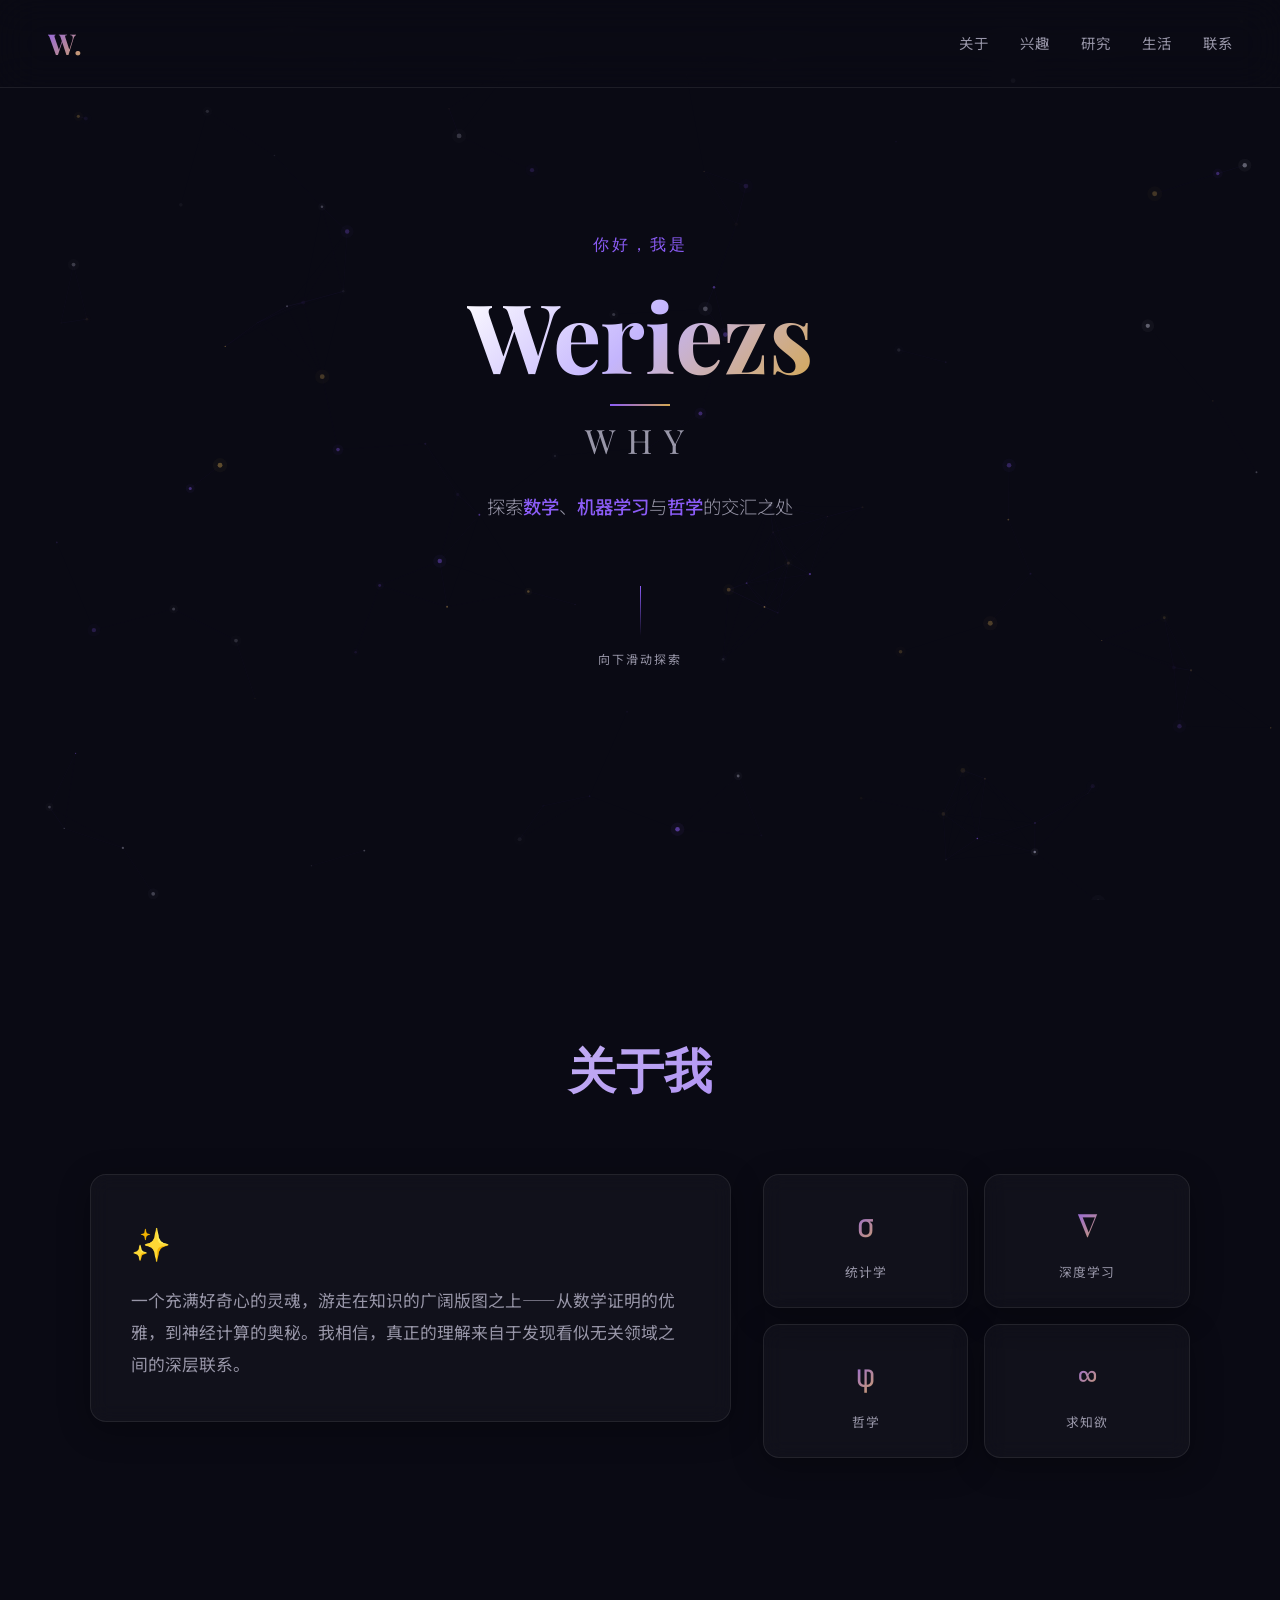
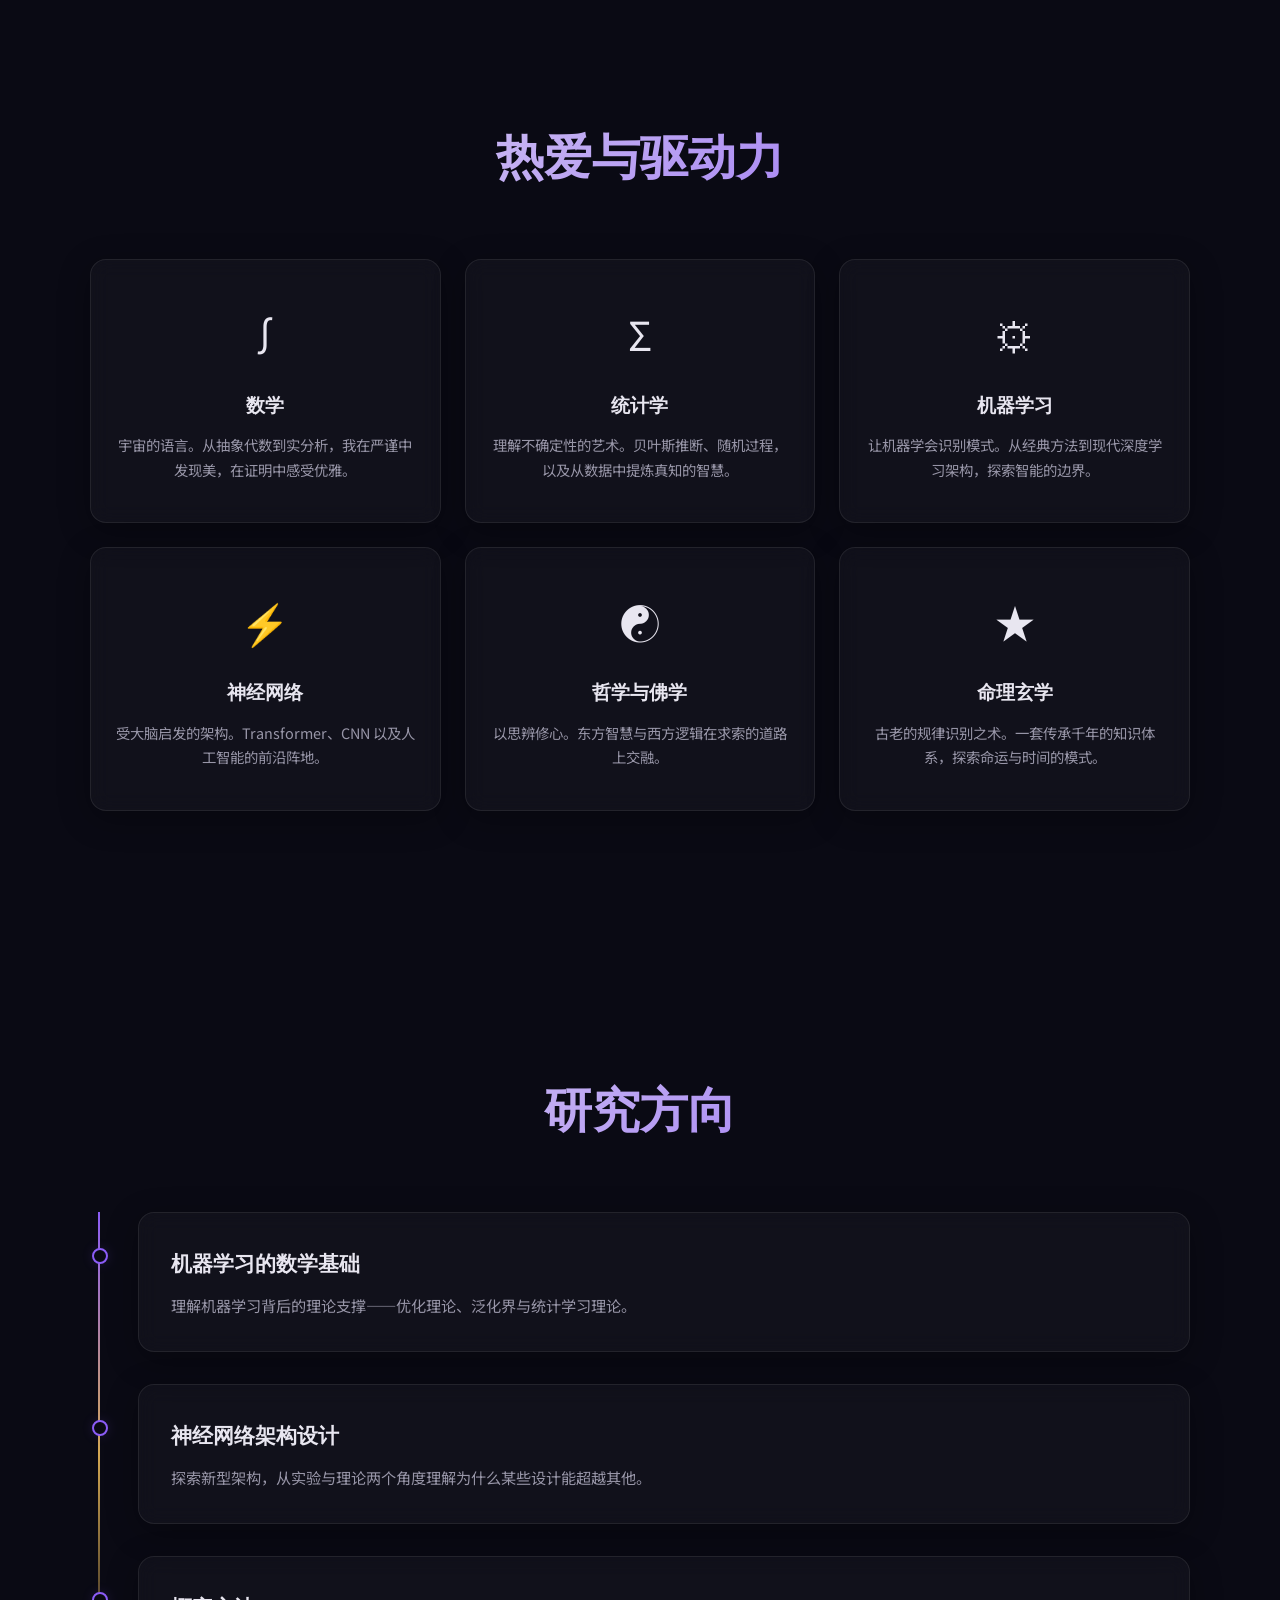
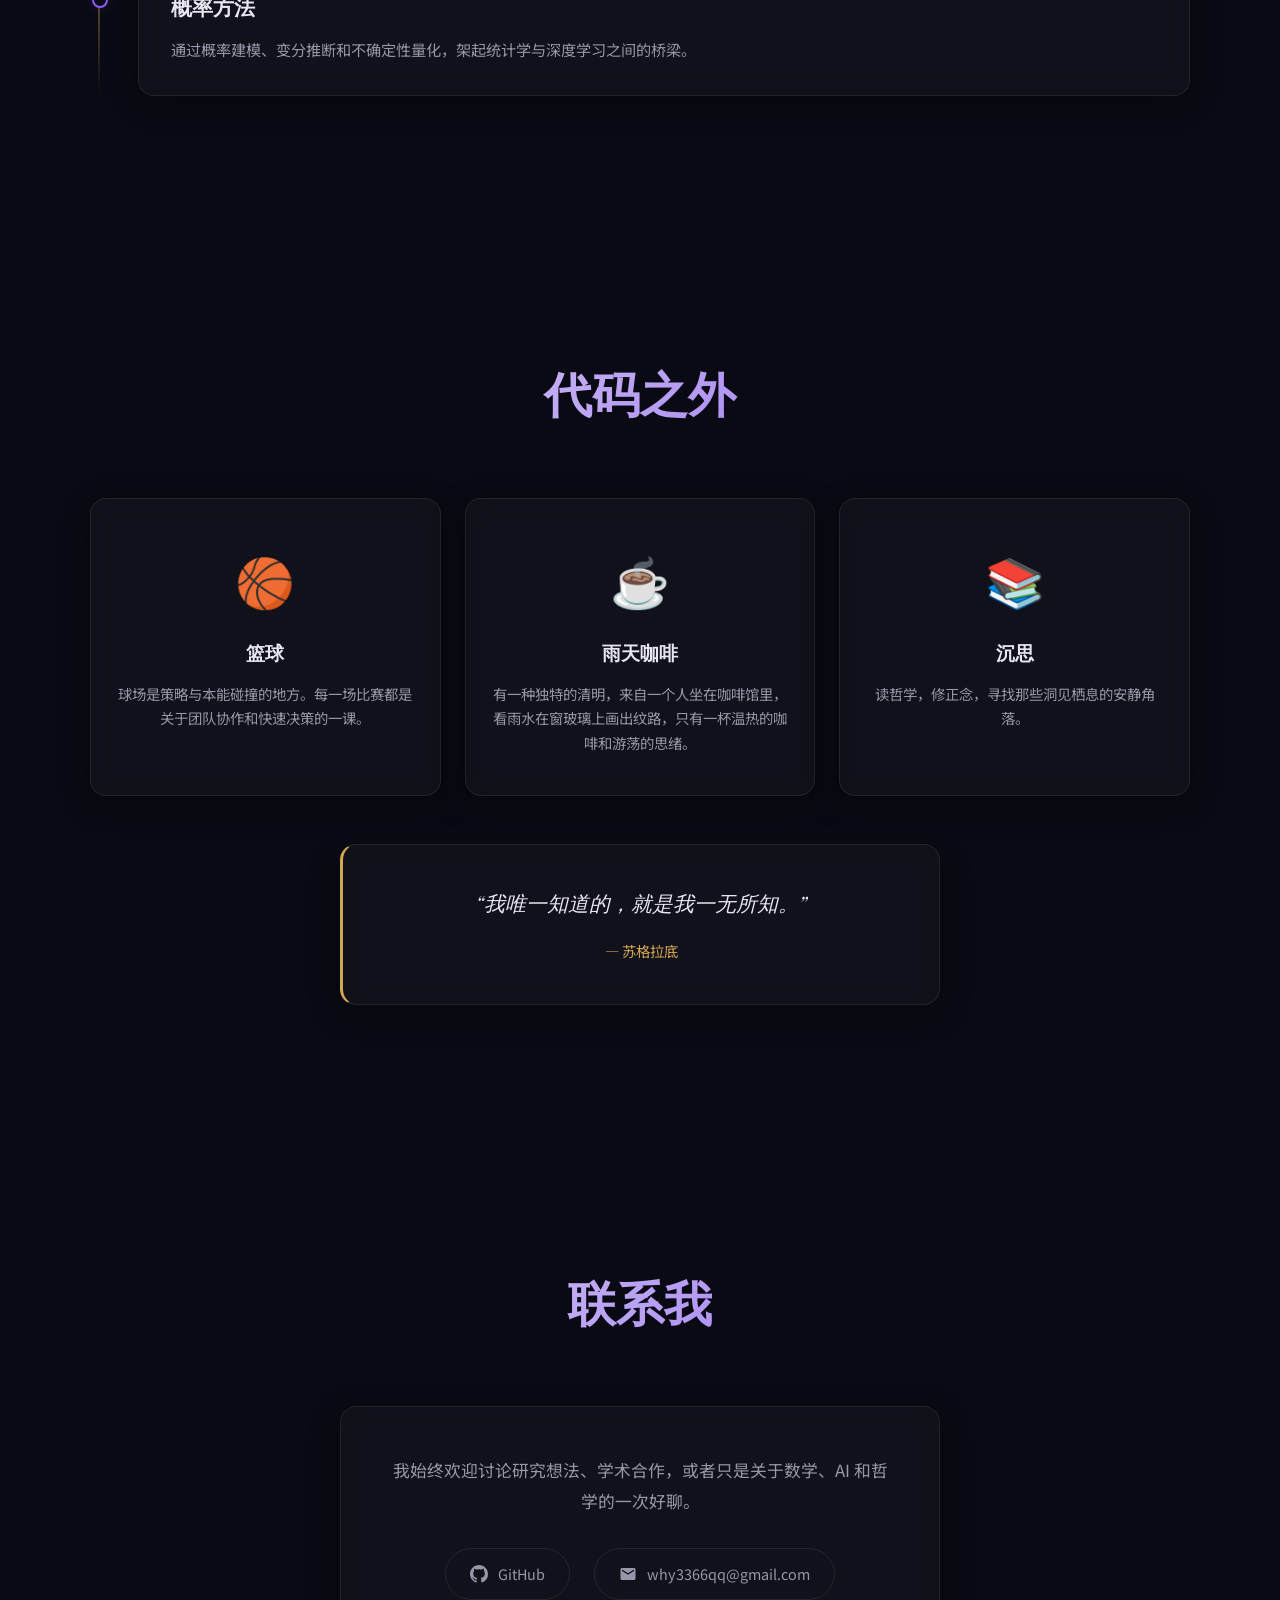
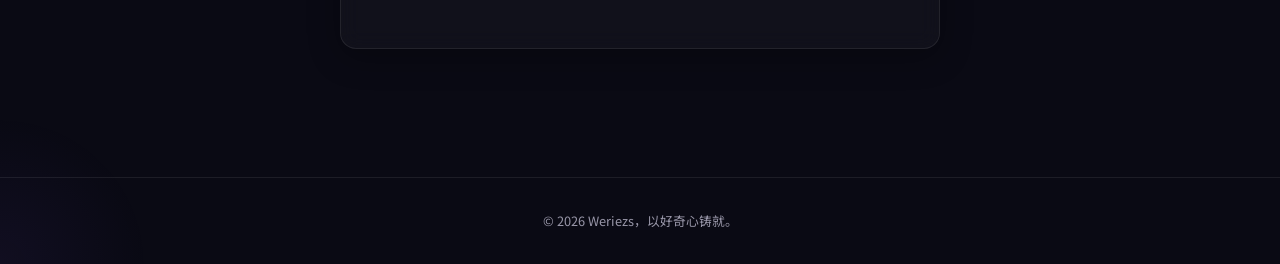
==== index.html @ c3668de7 "Initial commit: personal homepage Co-Authored-By: Claude Opus 4.6 <noreply@anthropic.com>" ====
<!DOCTYPE html>
<html lang="zh-CN">
<head>
    <meta charset="UTF-8">
    <meta name="viewport" content="width=device-width, initial-scale=1.0">
    <title>Weriezs | WHY</title>
    <link rel="preconnect" href="https://fonts.googleapis.com">
    <link rel="preconnect" href="https://fonts.gstatic.com" crossorigin>
    <link href="https://fonts.googleapis.com/css2?family=Playfair+Display:wght@400;700&family=Inter:wght@300;400;500;600&family=Noto+Sans+SC:wght@300;400;500;600&family=JetBrains+Mono:wght@400&display=swap" rel="stylesheet">
    <link rel="stylesheet" href="style.css">
</head>
<body>
    <canvas id="particles"></canvas>

    <nav class="nav">
        <div class="nav-logo">W.</div>
        <div class="nav-links">
            <a href="#about">关于</a>
            <a href="#interests">兴趣</a>
            <a href="#research">研究</a>
            <a href="#journey">生活</a>
            <a href="#contact">联系</a>
        </div>
    </nav>

    <!-- Hero Section -->
    <section class="hero" id="hero">
        <div class="hero-content">
            <div class="hero-greeting">你好，我是</div>
            <h1 class="hero-name">
                <span class="name-main">Weriezs</span>
                <span class="name-divider"></span>
                <span class="name-sub">WHY</span>
            </h1>
            <p class="hero-tagline">探索<em>数学</em>、<em>机器学习</em>与<em>哲学</em>的交汇之处</p>
            <div class="hero-scroll">
                <div class="scroll-line"></div>
                <span>向下滑动探索</span>
            </div>
        </div>
    </section>

    <!-- About Section -->
    <section class="section" id="about">
        <div class="container">
            <h2 class="section-title reveal">关于我</h2>
            <div class="about-grid reveal">
                <div class="about-card glass-card">
                    <div class="about-icon">&#10024;</div>
                    <p>一个充满好奇心的灵魂，游走在知识的广阔版图之上——从数学证明的优雅，到神经计算的奥秘。我相信，真正的理解来自于发现看似无关领域之间的深层联系。</p>
                </div>
                <div class="about-stats">
                    <div class="stat-item glass-card reveal-delay-1">
                        <span class="stat-symbol">&sigma;</span>
                        <span class="stat-label">统计学</span>
                    </div>
                    <div class="stat-item glass-card reveal-delay-2">
                        <span class="stat-symbol">&nabla;</span>
                        <span class="stat-label">深度学习</span>
                    </div>
                    <div class="stat-item glass-card reveal-delay-3">
                        <span class="stat-symbol">&phi;</span>
                        <span class="stat-label">哲学</span>
                    </div>
                    <div class="stat-item glass-card reveal-delay-4">
                        <span class="stat-symbol">&infin;</span>
                        <span class="stat-label">求知欲</span>
                    </div>
                </div>
            </div>
        </div>
    </section>

    <!-- Interests Section -->
    <section class="section" id="interests">
        <div class="container">
            <h2 class="section-title reveal">热爱与驱动力</h2>
            <div class="interests-grid">
                <div class="interest-card glass-card reveal">
                    <div class="interest-icon">&int;</div>
                    <h3>数学</h3>
                    <p>宇宙的语言。从抽象代数到实分析，我在严谨中发现美，在证明中感受优雅。</p>
                </div>
                <div class="interest-card glass-card reveal">
                    <div class="interest-icon">&Sigma;</div>
                    <h3>统计学</h3>
                    <p>理解不确定性的艺术。贝叶斯推断、随机过程，以及从数据中提炼真知的智慧。</p>
                </div>
                <div class="interest-card glass-card reveal">
                    <div class="interest-icon">&#9881;</div>
                    <h3>机器学习</h3>
                    <p>让机器学会识别模式。从经典方法到现代深度学习架构，探索智能的边界。</p>
                </div>
                <div class="interest-card glass-card reveal">
                    <div class="interest-icon">&#9889;</div>
                    <h3>神经网络</h3>
                    <p>受大脑启发的架构。Transformer、CNN 以及人工智能的前沿阵地。</p>
                </div>
                <div class="interest-card glass-card reveal">
                    <div class="interest-icon">&#9775;</div>
                    <h3>哲学与佛学</h3>
                    <p>以思辨修心。东方智慧与西方逻辑在求索的道路上交融。</p>
                </div>
                <div class="interest-card glass-card reveal">
                    <div class="interest-icon">&#9733;</div>
                    <h3>命理玄学</h3>
                    <p>古老的规律识别之术。一套传承千年的知识体系，探索命运与时间的模式。</p>
                </div>
            </div>
        </div>
    </section>

    <!-- Research Section -->
    <section class="section" id="research">
        <div class="container">
            <h2 class="section-title reveal">研究方向</h2>
            <div class="research-timeline reveal">
                <div class="timeline-item glass-card">
                    <div class="timeline-dot"></div>
                    <h3>机器学习的数学基础</h3>
                    <p>理解机器学习背后的理论支撑——优化理论、泛化界与统计学习理论。</p>
                </div>
                <div class="timeline-item glass-card">
                    <div class="timeline-dot"></div>
                    <h3>神经网络架构设计</h3>
                    <p>探索新型架构，从实验与理论两个角度理解为什么某些设计能超越其他。</p>
                </div>
                <div class="timeline-item glass-card">
                    <div class="timeline-dot"></div>
                    <h3>概率方法</h3>
                    <p>通过概率建模、变分推断和不确定性量化，架起统计学与深度学习之间的桥梁。</p>
                </div>
            </div>
        </div>
    </section>

    <!-- Journey / Life Section -->
    <section class="section" id="journey">
        <div class="container">
            <h2 class="section-title reveal">代码之外</h2>
            <div class="journey-grid reveal">
                <div class="journey-card glass-card">
                    <div class="journey-emoji">&#127936;</div>
                    <h3>篮球</h3>
                    <p>球场是策略与本能碰撞的地方。每一场比赛都是关于团队协作和快速决策的一课。</p>
                </div>
                <div class="journey-card glass-card">
                    <div class="journey-emoji">&#9749;</div>
                    <h3>雨天咖啡</h3>
                    <p>有一种独特的清明，来自一个人坐在咖啡馆里，看雨水在窗玻璃上画出纹路，只有一杯温热的咖啡和游荡的思绪。</p>
                </div>
                <div class="journey-card glass-card">
                    <div class="journey-emoji">&#128218;</div>
                    <h3>沉思</h3>
                    <p>读哲学，修正念，寻找那些洞见栖息的安静角落。</p>
                </div>
            </div>
            <div class="journey-quote reveal">
                <blockquote class="glass-card">
                    <p>&ldquo;我唯一知道的，就是我一无所知。&rdquo;</p>
                    <cite>&mdash; 苏格拉底</cite>
                </blockquote>
            </div>
        </div>
    </section>

    <!-- Contact Section -->
    <section class="section" id="contact">
        <div class="container">
            <h2 class="section-title reveal">联系我</h2>
            <div class="contact-content reveal">
                <div class="contact-card glass-card">
                    <p class="contact-text">我始终欢迎讨论研究想法、学术合作，或者只是关于数学、AI 和哲学的一次好聊。</p>
                    <div class="contact-links">
                        <a href="https://github.com/WHY-fly" class="contact-link" id="github-link" target="_blank" rel="noopener noreferrer">
                            <svg viewBox="0 0 24 24" width="24" height="24" fill="currentColor"><path d="M12 0C5.37 0 0 5.37 0 12c0 5.31 3.435 9.795 8.205 11.385.6.105.825-.255.825-.57 0-.285-.015-1.23-.015-2.235-3.015.555-3.795-.735-4.035-1.41-.135-.345-.72-1.41-1.23-1.695-.42-.225-1.02-.78-.015-.795.945-.015 1.62.87 1.845 1.23 1.08 1.815 2.805 1.305 3.495.99.105-.78.42-1.305.765-1.605-2.67-.3-5.46-1.335-5.46-5.925 0-1.305.465-2.385 1.23-3.225-.12-.3-.54-1.53.12-3.18 0 0 1.005-.315 3.3 1.23.96-.27 1.98-.405 3-.405s2.04.135 3 .405c2.295-1.56 3.3-1.23 3.3-1.23.66 1.65.24 2.88.12 3.18.765.84 1.23 1.905 1.23 3.225 0 4.605-2.805 5.625-5.475 5.925.435.375.81 1.095.81 2.22 0 1.605-.015 2.895-.015 3.3 0 .315.225.69.825.57A12.02 12.02 0 0024 12c0-6.63-5.37-12-12-12z"/></svg>
                            <span>GitHub</span>
                        </a>
                        <span class="contact-link contact-email">
                            <svg viewBox="0 0 24 24" width="24" height="24" fill="currentColor"><path d="M20 4H4c-1.1 0-2 .9-2 2v12c0 1.1.9 2 2 2h16c1.1 0 2-.9 2-2V6c0-1.1-.9-2-2-2zm0 4l-8 5-8-5V6l8 5 8-5v2z"/></svg>
                            <span>why3366qq@gmail.com</span>
                        </span>
                    </div>
                </div>
            </div>
        </div>
    </section>

    <footer class="footer">
        <p>&copy; 2026 Weriezs，以好奇心铸就。</p>
    </footer>

    <script src="script.js"></script>
</body>
</html>
---- style.css ----
/* ========== Reset & Base ========== */
* {
    margin: 0;
    padding: 0;
    box-sizing: border-box;
}

:root {
    --bg-primary: #0a0a14;
    --bg-secondary: #0f0f1a;
    --text-primary: #e8e6f0;
    --text-secondary: #9896a8;
    --accent-purple: #8b5cf6;
    --accent-purple-dim: rgba(139, 92, 246, 0.15);
    --accent-gold: #d4a853;
    --accent-gold-dim: rgba(212, 168, 83, 0.15);
    --glass-bg: rgba(255, 255, 255, 0.03);
    --glass-border: rgba(255, 255, 255, 0.08);
    --glass-shadow: rgba(0, 0, 0, 0.3);
    --font-display: 'Playfair Display', Georgia, serif;
    --font-body: 'Noto Sans SC', 'Inter', -apple-system, sans-serif;
    --font-mono: 'JetBrains Mono', monospace;
}

html {
    scroll-behavior: smooth;
    scroll-padding-top: 80px;
}

body {
    font-family: var(--font-body);
    background: var(--bg-primary);
    color: var(--text-primary);
    line-height: 1.7;
    overflow-x: hidden;
    -webkit-font-smoothing: antialiased;
}

/* ========== Canvas Particles ========== */
#particles {
    position: fixed;
    top: 0;
    left: 0;
    width: 100%;
    height: 100%;
    z-index: 0;
    pointer-events: none;
}

/* ========== Navigation ========== */
.nav {
    position: fixed;
    top: 0;
    left: 0;
    right: 0;
    z-index: 100;
    display: flex;
    justify-content: space-between;
    align-items: center;
    padding: 1.2rem 3rem;
    background: rgba(10, 10, 20, 0.6);
    backdrop-filter: blur(20px);
    -webkit-backdrop-filter: blur(20px);
    border-bottom: 1px solid var(--glass-border);
    transition: all 0.3s ease;
}

.nav-logo {
    font-family: var(--font-display);
    font-size: 1.8rem;
    font-weight: 700;
    background: linear-gradient(135deg, var(--accent-purple), var(--accent-gold));
    -webkit-background-clip: text;
    -webkit-text-fill-color: transparent;
    background-clip: text;
}

.nav-links {
    display: flex;
    gap: 2rem;
}

.nav-links a {
    color: var(--text-secondary);
    text-decoration: none;
    font-size: 0.9rem;
    font-weight: 400;
    letter-spacing: 0.5px;
    transition: color 0.3s ease;
    position: relative;
}

.nav-links a::after {
    content: '';
    position: absolute;
    bottom: -4px;
    left: 0;
    width: 0;
    height: 1px;
    background: var(--accent-purple);
    transition: width 0.3s ease;
}

.nav-links a:hover {
    color: var(--text-primary);
}

.nav-links a:hover::after {
    width: 100%;
}

/* ========== Hero Section ========== */
.hero {
    position: relative;
    z-index: 1;
    min-height: 100vh;
    display: flex;
    align-items: center;
    justify-content: center;
    text-align: center;
    padding: 2rem;
}

.hero-content {
    max-width: 800px;
}

.hero-greeting {
    font-family: var(--font-mono);
    font-size: 1rem;
    color: var(--accent-purple);
    letter-spacing: 3px;
    text-transform: uppercase;
    margin-bottom: 1.5rem;
    opacity: 0;
    animation: fadeInUp 0.8s ease 0.3s forwards;
}

.hero-name {
    font-family: var(--font-display);
    font-size: clamp(3rem, 8vw, 6rem);
    font-weight: 700;
    line-height: 1.1;
    margin-bottom: 2rem;
    opacity: 0;
    animation: fadeInUp 0.8s ease 0.6s forwards;
}

.name-main {
    display: block;
    background: linear-gradient(135deg, #fff 0%, #c4b5fd 50%, var(--accent-gold) 100%);
    -webkit-background-clip: text;
    -webkit-text-fill-color: transparent;
    background-clip: text;
}

.name-divider {
    display: block;
    width: 60px;
    height: 2px;
    background: linear-gradient(90deg, var(--accent-purple), var(--accent-gold));
    margin: 1rem auto;
}

.name-sub {
    display: block;
    font-size: 0.35em;
    letter-spacing: 12px;
    color: var(--text-secondary);
    -webkit-text-fill-color: var(--text-secondary);
    font-weight: 400;
}

.hero-tagline {
    font-size: 1.15rem;
    color: var(--text-secondary);
    font-weight: 300;
    max-width: 550px;
    margin: 0 auto 4rem;
    opacity: 0;
    animation: fadeInUp 0.8s ease 0.9s forwards;
}

.hero-tagline em {
    font-style: normal;
    color: var(--accent-purple);
    font-weight: 500;
}

.hero-scroll {
    opacity: 0;
    animation: fadeInUp 0.8s ease 1.2s forwards;
    display: flex;
    flex-direction: column;
    align-items: center;
    gap: 0.8rem;
}

.hero-scroll span {
    font-size: 0.75rem;
    letter-spacing: 2px;
    text-transform: uppercase;
    color: var(--text-secondary);
}

.scroll-line {
    width: 1px;
    height: 50px;
    background: linear-gradient(180deg, var(--accent-purple), transparent);
    animation: scrollPulse 2s ease-in-out infinite;
}

/* ========== Sections Common ========== */
.section {
    position: relative;
    z-index: 1;
    padding: 8rem 2rem;
}

.container {
    max-width: 1100px;
    margin: 0 auto;
}

.section-title {
    font-family: var(--font-display);
    font-size: clamp(2rem, 4vw, 3rem);
    text-align: center;
    margin-bottom: 4rem;
    background: linear-gradient(135deg, var(--text-primary), var(--accent-purple));
    -webkit-background-clip: text;
    -webkit-text-fill-color: transparent;
    background-clip: text;
}

/* ========== Glass Card ========== */
.glass-card {
    background: var(--glass-bg);
    border: 1px solid var(--glass-border);
    border-radius: 16px;
    padding: 2rem;
    backdrop-filter: blur(10px);
    -webkit-backdrop-filter: blur(10px);
    box-shadow: 0 8px 32px var(--glass-shadow);
    transition: transform 0.3s ease, border-color 0.3s ease, box-shadow 0.3s ease;
}

.glass-card:hover {
    transform: translateY(-4px);
    border-color: rgba(139, 92, 246, 0.2);
    box-shadow: 0 12px 40px rgba(139, 92, 246, 0.08);
}

/* ========== About Section ========== */
.about-grid {
    display: grid;
    grid-template-columns: 1.5fr 1fr;
    gap: 2rem;
    align-items: start;
}

.about-card {
    padding: 2.5rem;
}

.about-icon {
    font-size: 2rem;
    margin-bottom: 1rem;
}

.about-card p {
    color: var(--text-secondary);
    font-size: 1.05rem;
    line-height: 1.9;
}

.about-stats {
    display: grid;
    grid-template-columns: 1fr 1fr;
    gap: 1rem;
}

.stat-item {
    text-align: center;
    padding: 1.5rem 1rem;
    display: flex;
    flex-direction: column;
    align-items: center;
    gap: 0.5rem;
}

.stat-symbol {
    font-family: var(--font-mono);
    font-size: 2rem;
    background: linear-gradient(135deg, var(--accent-purple), var(--accent-gold));
    -webkit-background-clip: text;
    -webkit-text-fill-color: transparent;
    background-clip: text;
}

.stat-label {
    font-size: 0.8rem;
    color: var(--text-secondary);
    letter-spacing: 1px;
}

/* ========== Interests Section ========== */
.interests-grid {
    display: grid;
    grid-template-columns: repeat(3, 1fr);
    gap: 1.5rem;
}

.interest-card {
    text-align: center;
    padding: 2.5rem 1.5rem;
}

.interest-icon {
    font-size: 2.5rem;
    margin-bottom: 1.2rem;
    display: block;
}

.interest-card h3 {
    font-family: var(--font-display);
    font-size: 1.2rem;
    margin-bottom: 0.8rem;
    color: var(--text-primary);
}

.interest-card p {
    font-size: 0.9rem;
    color: var(--text-secondary);
    line-height: 1.7;
}

/* ========== Research Section ========== */
.research-timeline {
    position: relative;
    display: flex;
    flex-direction: column;
    gap: 2rem;
    padding-left: 3rem;
}

.research-timeline::before {
    content: '';
    position: absolute;
    left: 8px;
    top: 0;
    bottom: 0;
    width: 2px;
    background: linear-gradient(180deg, var(--accent-purple), var(--accent-gold), transparent);
}

.timeline-item {
    position: relative;
    padding: 2rem;
}

.timeline-dot {
    position: absolute;
    left: calc(-3rem + 1px);
    top: 2.2rem;
    width: 16px;
    height: 16px;
    border-radius: 50%;
    background: var(--bg-primary);
    border: 2px solid var(--accent-purple);
    box-shadow: 0 0 12px var(--accent-purple-dim);
}

.timeline-item h3 {
    font-family: var(--font-display);
    font-size: 1.3rem;
    margin-bottom: 0.8rem;
    color: var(--text-primary);
}

.timeline-item p {
    color: var(--text-secondary);
    font-size: 0.95rem;
}

/* ========== Journey Section ========== */
.journey-grid {
    display: grid;
    grid-template-columns: repeat(3, 1fr);
    gap: 1.5rem;
    margin-bottom: 3rem;
}

.journey-card {
    text-align: center;
    padding: 2.5rem 1.5rem;
}

.journey-emoji {
    font-size: 3rem;
    margin-bottom: 1rem;
    display: block;
}

.journey-card h3 {
    font-family: var(--font-display);
    font-size: 1.2rem;
    margin-bottom: 0.8rem;
}

.journey-card p {
    font-size: 0.9rem;
    color: var(--text-secondary);
    line-height: 1.7;
}

.journey-quote {
    max-width: 600px;
    margin: 0 auto;
}

.journey-quote blockquote {
    text-align: center;
    padding: 2.5rem;
    border-left: 3px solid var(--accent-gold);
}

.journey-quote p {
    font-family: var(--font-display);
    font-size: 1.3rem;
    font-style: italic;
    color: var(--text-primary);
    margin-bottom: 1rem;
}

.journey-quote cite {
    font-size: 0.9rem;
    color: var(--accent-gold);
    font-style: normal;
}

/* ========== Contact Section ========== */
.contact-content {
    max-width: 600px;
    margin: 0 auto;
}

.contact-card {
    text-align: center;
    padding: 3rem;
}

.contact-text {
    color: var(--text-secondary);
    font-size: 1.05rem;
    margin-bottom: 2rem;
    line-height: 1.8;
}

.contact-links {
    display: flex;
    justify-content: center;
    gap: 1.5rem;
}

.contact-link {
    display: flex;
    align-items: center;
    gap: 0.6rem;
    color: var(--text-secondary);
    text-decoration: none;
    padding: 0.8rem 1.5rem;
    border: 1px solid var(--glass-border);
    border-radius: 50px;
    font-size: 0.9rem;
    transition: all 0.3s ease;
}

.contact-link:hover {
    color: var(--accent-purple);
    border-color: var(--accent-purple);
    background: var(--accent-purple-dim);
}

.contact-email {
    cursor: pointer;
    position: relative;
}

.contact-email .copy-toast {
    position: absolute;
    top: -2.5rem;
    left: 50%;
    transform: translateX(-50%);
    background: var(--accent-purple);
    color: #fff;
    padding: 0.3rem 0.8rem;
    border-radius: 6px;
    font-size: 0.75rem;
    white-space: nowrap;
    opacity: 0;
    transition: opacity 0.3s ease;
    pointer-events: none;
}

.contact-email .copy-toast.show {
    opacity: 1;
}

.contact-link svg {
    width: 18px;
    height: 18px;
}

/* ========== Footer ========== */
.footer {
    position: relative;
    z-index: 1;
    text-align: center;
    padding: 2rem;
    color: var(--text-secondary);
    font-size: 0.8rem;
    border-top: 1px solid var(--glass-border);
}

/* ========== Animations ========== */
@keyframes fadeInUp {
    from {
        opacity: 0;
        transform: translateY(30px);
    }
    to {
        opacity: 1;
        transform: translateY(0);
    }
}

@keyframes scrollPulse {
    0%, 100% { opacity: 0.3; transform: scaleY(0.6); }
    50% { opacity: 1; transform: scaleY(1); }
}

/* Scroll reveal */
.reveal {
    opacity: 0;
    transform: translateY(40px);
    transition: opacity 0.8s ease, transform 0.8s ease;
}

.reveal.visible {
    opacity: 1;
    transform: translateY(0);
}

.reveal-delay-1 { transition-delay: 0.1s; }
.reveal-delay-2 { transition-delay: 0.2s; }
.reveal-delay-3 { transition-delay: 0.3s; }
.reveal-delay-4 { transition-delay: 0.4s; }

/* ========== Responsive ========== */
@media (max-width: 768px) {
    .nav {
        padding: 1rem 1.5rem;
    }

    .nav-links {
        display: none;
    }

    .section {
        padding: 5rem 1.5rem;
    }

    .about-grid {
        grid-template-columns: 1fr;
    }

    .about-stats {
        grid-template-columns: repeat(4, 1fr);
    }

    .interests-grid,
    .journey-grid {
        grid-template-columns: 1fr;
    }

    .research-timeline {
        padding-left: 2rem;
    }

    .contact-links {
        flex-direction: column;
        align-items: center;
    }
}

@media (max-width: 480px) {
    .about-stats {
        grid-template-columns: repeat(2, 1fr);
    }

    .hero-name {
        font-size: 2.5rem;
    }
}
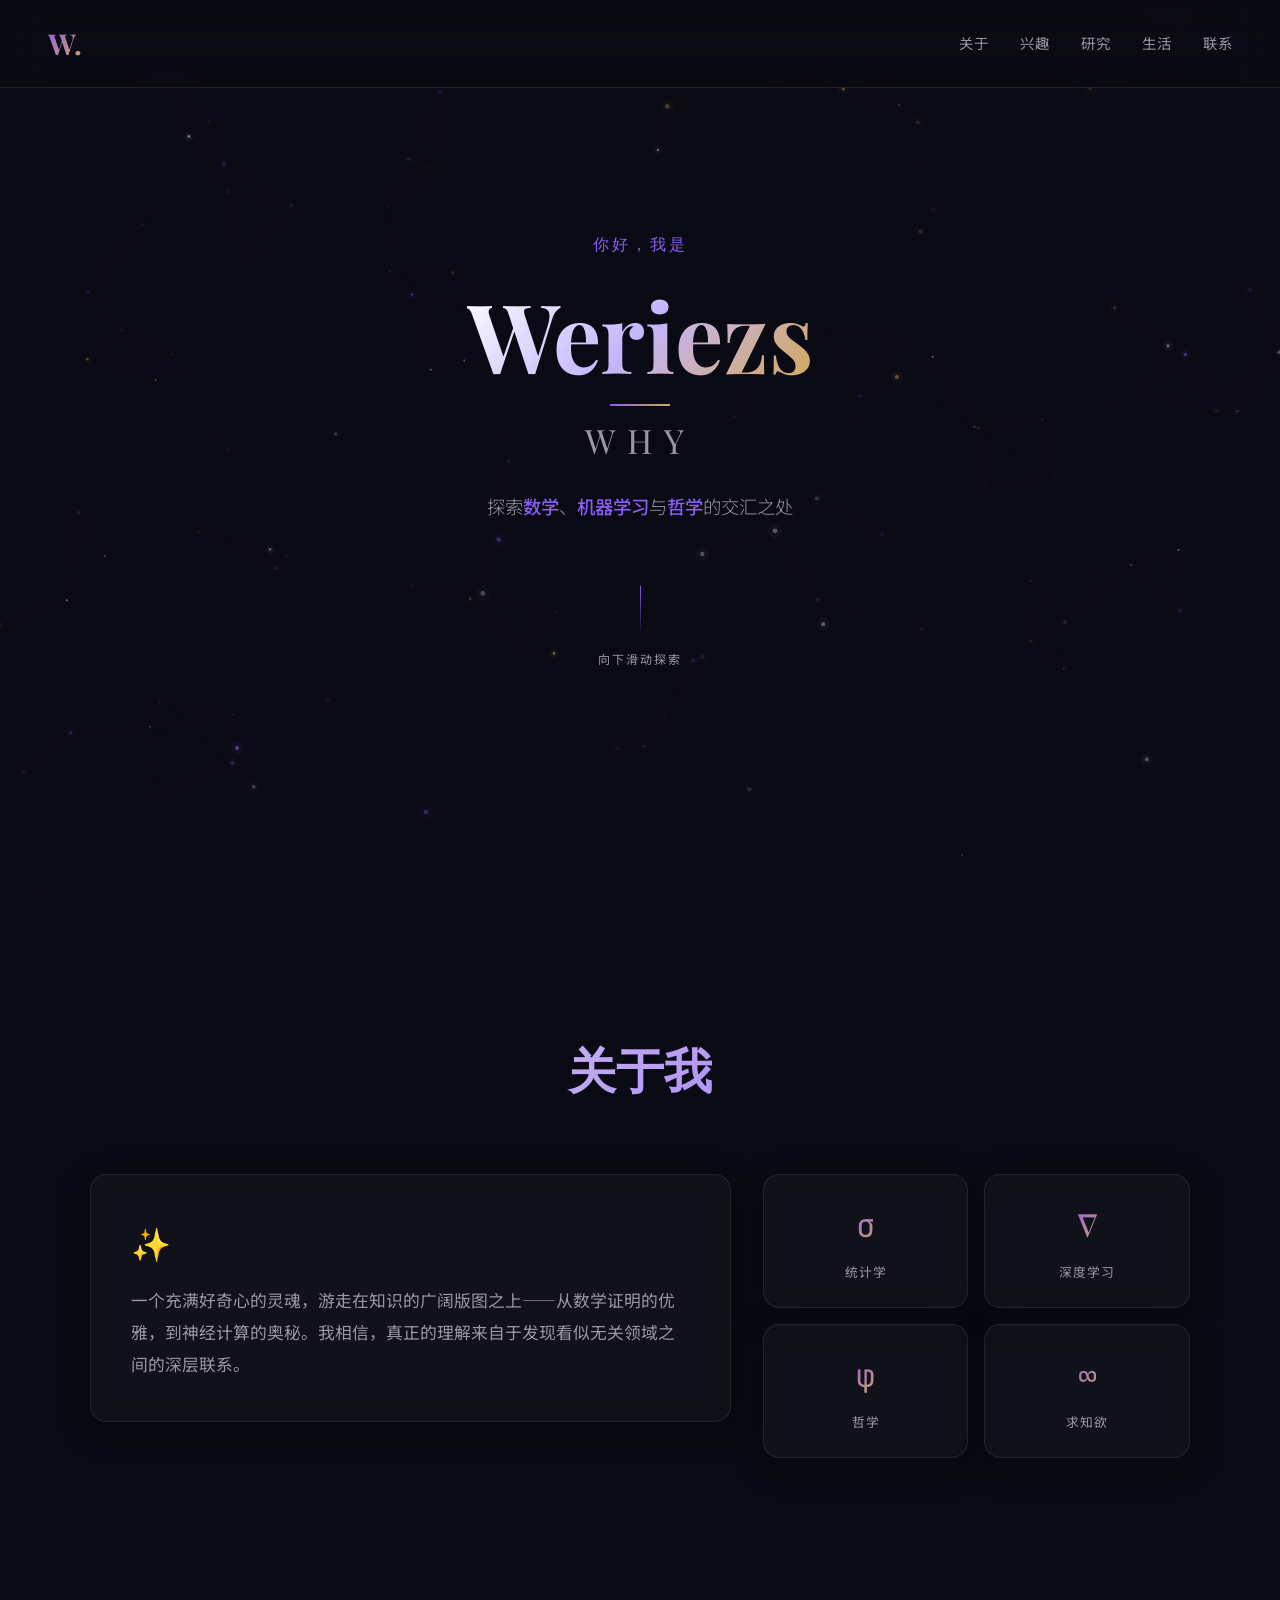
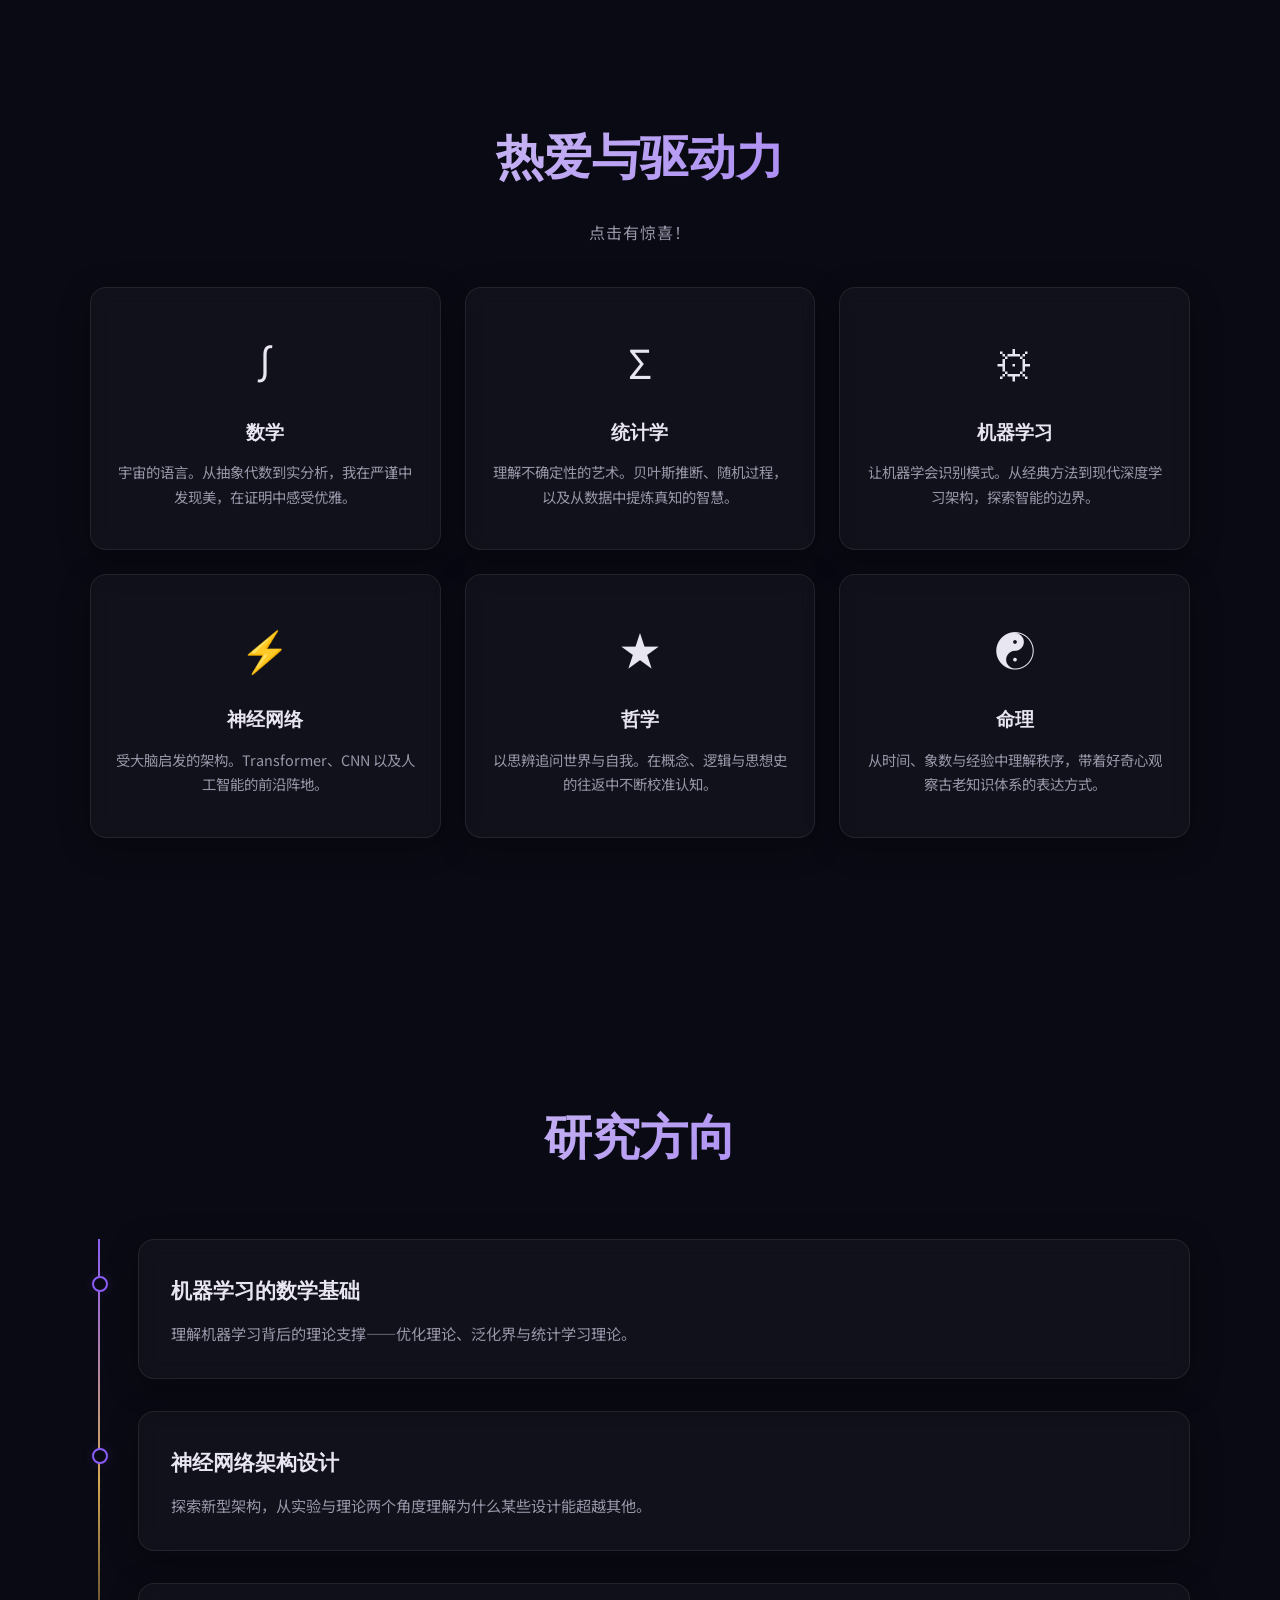
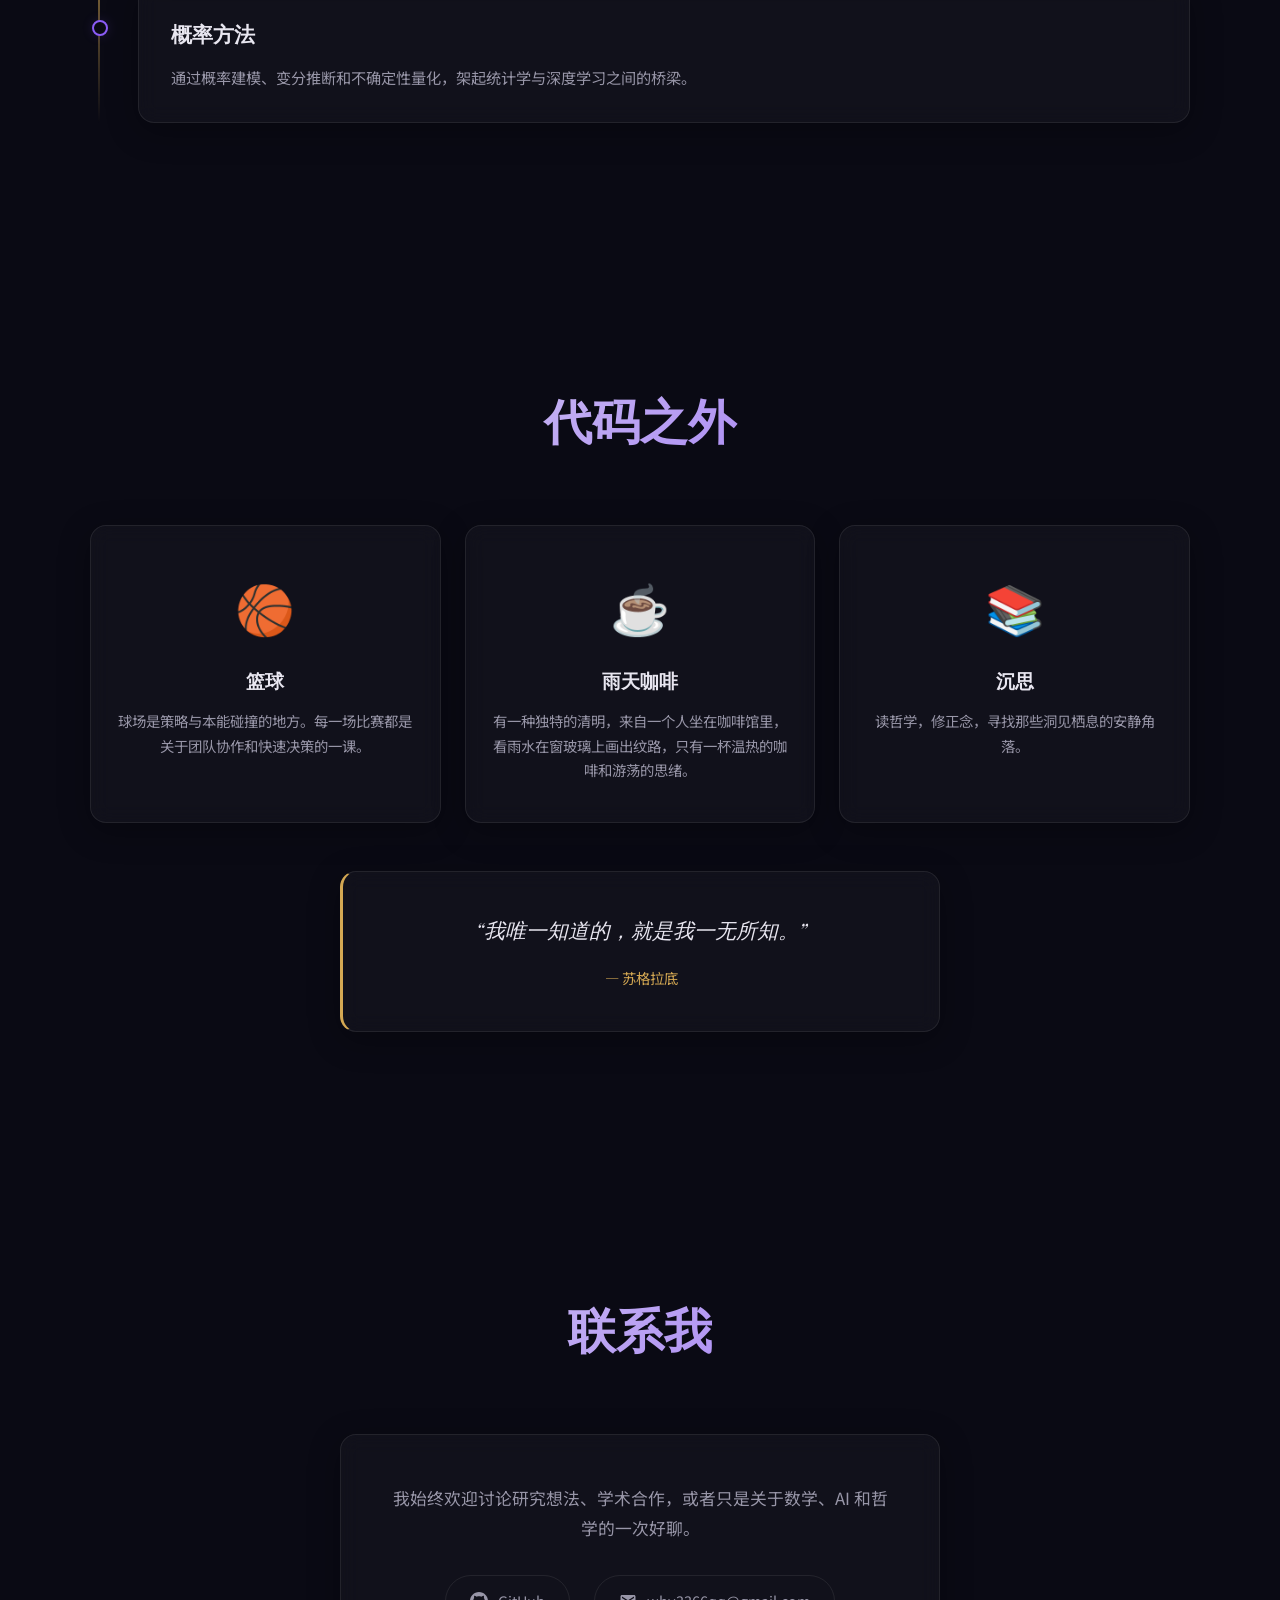
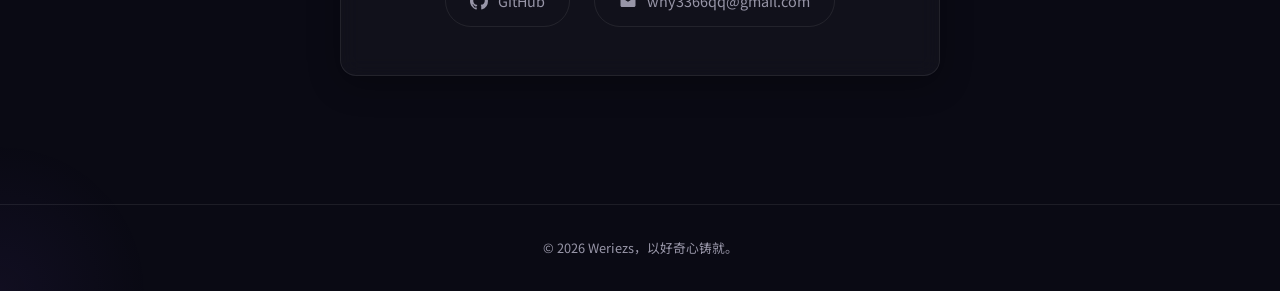
==== commit 5981e9e0: "Update personal introduction website with resources" ====
--- a/index.html
+++ b/index.html
@@ -1,9 +1,9 @@
 <!DOCTYPE html>
 <html lang="zh-CN">
-<head>
-    <meta charset="UTF-8">
-    <meta name="viewport" content="width=device-width, initial-scale=1.0">
-    <title>Weriezs | WHY</title>
+    <head>
+        <meta charset="UTF-8">
+        <meta name="viewport" content="width=device-width, initial-scale=1.0">
+        <title>Weriezs | WHY</title>
     <link rel="preconnect" href="https://fonts.googleapis.com">
     <link rel="preconnect" href="https://fonts.gstatic.com" crossorigin>
     <link href="https://fonts.googleapis.com/css2?family=Playfair+Display:wght@400;700&family=Inter:wght@300;400;500;600&family=Noto+Sans+SC:wght@300;400;500;600&family=JetBrains+Mono:wght@400&display=swap" rel="stylesheet">
@@ -75,37 +75,38 @@
     <section class="section" id="interests">
         <div class="container">
             <h2 class="section-title reveal">热爱与驱动力</h2>
+            <p class="section-subtitle reveal">点击有惊喜！</p>
             <div class="interests-grid">
-                <div class="interest-card glass-card reveal">
+                <a class="interest-card interest-link glass-card reveal" href="books.html?topic=mathematics">
                     <div class="interest-icon">&int;</div>
                     <h3>数学</h3>
                     <p>宇宙的语言。从抽象代数到实分析，我在严谨中发现美，在证明中感受优雅。</p>
-                </div>
-                <div class="interest-card glass-card reveal">
+                </a>
+                <a class="interest-card interest-link glass-card reveal" href="books.html?topic=statistics">
                     <div class="interest-icon">&Sigma;</div>
                     <h3>统计学</h3>
                     <p>理解不确定性的艺术。贝叶斯推断、随机过程，以及从数据中提炼真知的智慧。</p>
-                </div>
-                <div class="interest-card glass-card reveal">
+                </a>
+                <a class="interest-card interest-link glass-card reveal" href="books.html?topic=machine-learning">
                     <div class="interest-icon">&#9881;</div>
                     <h3>机器学习</h3>
                     <p>让机器学会识别模式。从经典方法到现代深度学习架构，探索智能的边界。</p>
-                </div>
-                <div class="interest-card glass-card reveal">
+                </a>
+                <a class="interest-card interest-link glass-card reveal" href="books.html?topic=neural-networks">
                     <div class="interest-icon">&#9889;</div>
                     <h3>神经网络</h3>
                     <p>受大脑启发的架构。Transformer、CNN 以及人工智能的前沿阵地。</p>
-                </div>
-                <div class="interest-card glass-card reveal">
+                </a>
+                <a class="interest-card interest-link glass-card reveal" href="books.html?topic=philosophy">
+                    <div class="interest-icon">&#9733;</div>
+                    <h3>哲学</h3>
+                    <p>以思辨追问世界与自我。在概念、逻辑与思想史的往返中不断校准认知。</p>
+                </a>
+                <a class="interest-card interest-link glass-card reveal" href="books.html?topic=destiny">
                     <div class="interest-icon">&#9775;</div>
-                    <h3>哲学与佛学</h3>
-                    <p>以思辨修心。东方智慧与西方逻辑在求索的道路上交融。</p>
-                </div>
-                <div class="interest-card glass-card reveal">
-                    <div class="interest-icon">&#9733;</div>
-                    <h3>命理玄学</h3>
-                    <p>古老的规律识别之术。一套传承千年的知识体系，探索命运与时间的模式。</p>
-                </div>
+                    <h3>命理</h3>
+                    <p>从时间、象数与经验中理解秩序，带着好奇心观察古老知识体系的表达方式。</p>
+                </a>
             </div>
         </div>
     </section>
@@ -192,4 +193,4 @@
 
     <script src="script.js"></script>
 </body>
-</html>+</html>
--- a/style.css
+++ b/style.css
@@ -233,6 +233,14 @@
     background-clip: text;
 }
 
+.section-subtitle {
+    margin: -2.5rem 0 2.5rem;
+    text-align: center;
+    font-size: 1rem;
+    color: var(--text-secondary);
+    letter-spacing: 1px;
+}
+
 /* ========== Glass Card ========== */
 .glass-card {
     background: var(--glass-bg);
@@ -312,14 +320,26 @@
 }
 
 .interest-card {
+    display: block;
     text-align: center;
     padding: 2.5rem 1.5rem;
+}
+
+.interest-link {
+    color: inherit;
+    text-decoration: none;
+    cursor: pointer;
+}
+
+.interest-link:hover .interest-icon {
+    transform: scale(1.08);
 }
 
 .interest-icon {
     font-size: 2.5rem;
     margin-bottom: 1.2rem;
     display: block;
+    transition: transform 0.3s ease;
 }
 
 .interest-card h3 {
@@ -523,6 +543,126 @@
     border-top: 1px solid var(--glass-border);
 }
 
+/* ========== Books Page ========== */
+.books-shell {
+    position: relative;
+    z-index: 1;
+    min-height: 100vh;
+    padding: 6.5rem 2rem 3rem;
+}
+
+.books-hero {
+    max-width: 760px;
+    margin: 0 auto 2.2rem;
+    text-align: center;
+}
+
+.books-kicker {
+    font-family: var(--font-mono);
+    color: var(--accent-purple);
+    letter-spacing: 3px;
+    text-transform: uppercase;
+    margin-bottom: 1rem;
+}
+
+.books-title {
+    font-family: var(--font-display);
+    font-size: clamp(2.2rem, 5vw, 3.5rem);
+    margin-bottom: 0.75rem;
+    background: linear-gradient(135deg, #fff 0%, #c4b5fd 55%, var(--accent-gold) 100%);
+    -webkit-background-clip: text;
+    -webkit-text-fill-color: transparent;
+    background-clip: text;
+}
+
+.books-description {
+    max-width: 600px;
+    margin: 0 auto;
+    color: var(--text-secondary);
+    font-size: 0.96rem;
+}
+
+.books-content {
+    max-width: 1020px;
+    margin: 0 auto;
+}
+
+.books-grid {
+    display: grid;
+    grid-template-columns: repeat(3, minmax(0, 1fr));
+    gap: 1.15rem;
+}
+
+.book-card {
+    display: block;
+    color: inherit;
+    text-decoration: none;
+    overflow: hidden;
+    padding: 0.9rem;
+}
+
+.book-card-downloadable {
+    cursor: pointer;
+}
+
+.book-card-static {
+    cursor: default;
+}
+
+.book-cover {
+    display: block;
+    width: 100%;
+    aspect-ratio: 3 / 4.15;
+    object-fit: cover;
+    border-radius: 10px;
+    border: 1px solid rgba(255, 255, 255, 0.08);
+    transition: transform 0.35s ease, box-shadow 0.35s ease;
+}
+
+.book-card:hover .book-cover {
+    transform: scale(1.04);
+    box-shadow: 0 16px 36px rgba(0, 0, 0, 0.35);
+}
+
+.book-info {
+    padding: 0.9rem 0 0.2rem;
+}
+
+.book-name {
+    font-family: var(--font-display);
+    font-size: 0.96rem;
+    line-height: 1.35;
+    margin-bottom: 0.35rem;
+}
+
+.book-author {
+    color: var(--text-secondary);
+    font-size: 0.84rem;
+    margin-bottom: 0.65rem;
+}
+
+.book-action {
+    display: inline-flex;
+    align-items: center;
+    gap: 0.4rem;
+    color: var(--accent-gold);
+    font-size: 0.76rem;
+    letter-spacing: 0.6px;
+}
+
+.book-card-static .book-action {
+    color: var(--text-secondary);
+}
+
+.books-empty {
+    max-width: 480px;
+    margin: 3rem auto 0;
+    text-align: center;
+    font-family: var(--font-display);
+    font-size: 1.5rem;
+    color: var(--text-secondary);
+}
+
 /* ========== Animations ========== */
 @keyframes fadeInUp {
     from {
@@ -592,6 +732,18 @@
         flex-direction: column;
         align-items: center;
     }
+
+    .books-shell {
+        padding: 7rem 1.5rem 3.5rem;
+    }
+
+    .books-hero {
+        margin-bottom: 2.5rem;
+    }
+
+    .books-grid {
+        grid-template-columns: repeat(2, minmax(0, 1fr));
+    }
 }
 
 @media (max-width: 480px) {
@@ -602,4 +754,21 @@
     .hero-name {
         font-size: 2.5rem;
     }
-}+
+    .section-subtitle {
+        margin-top: -2rem;
+        font-size: 0.95rem;
+    }
+
+    .book-card {
+        padding: 1rem;
+    }
+
+    .books-grid {
+        grid-template-columns: 1fr;
+    }
+
+    .books-empty {
+        font-size: 1.25rem;
+    }
+}
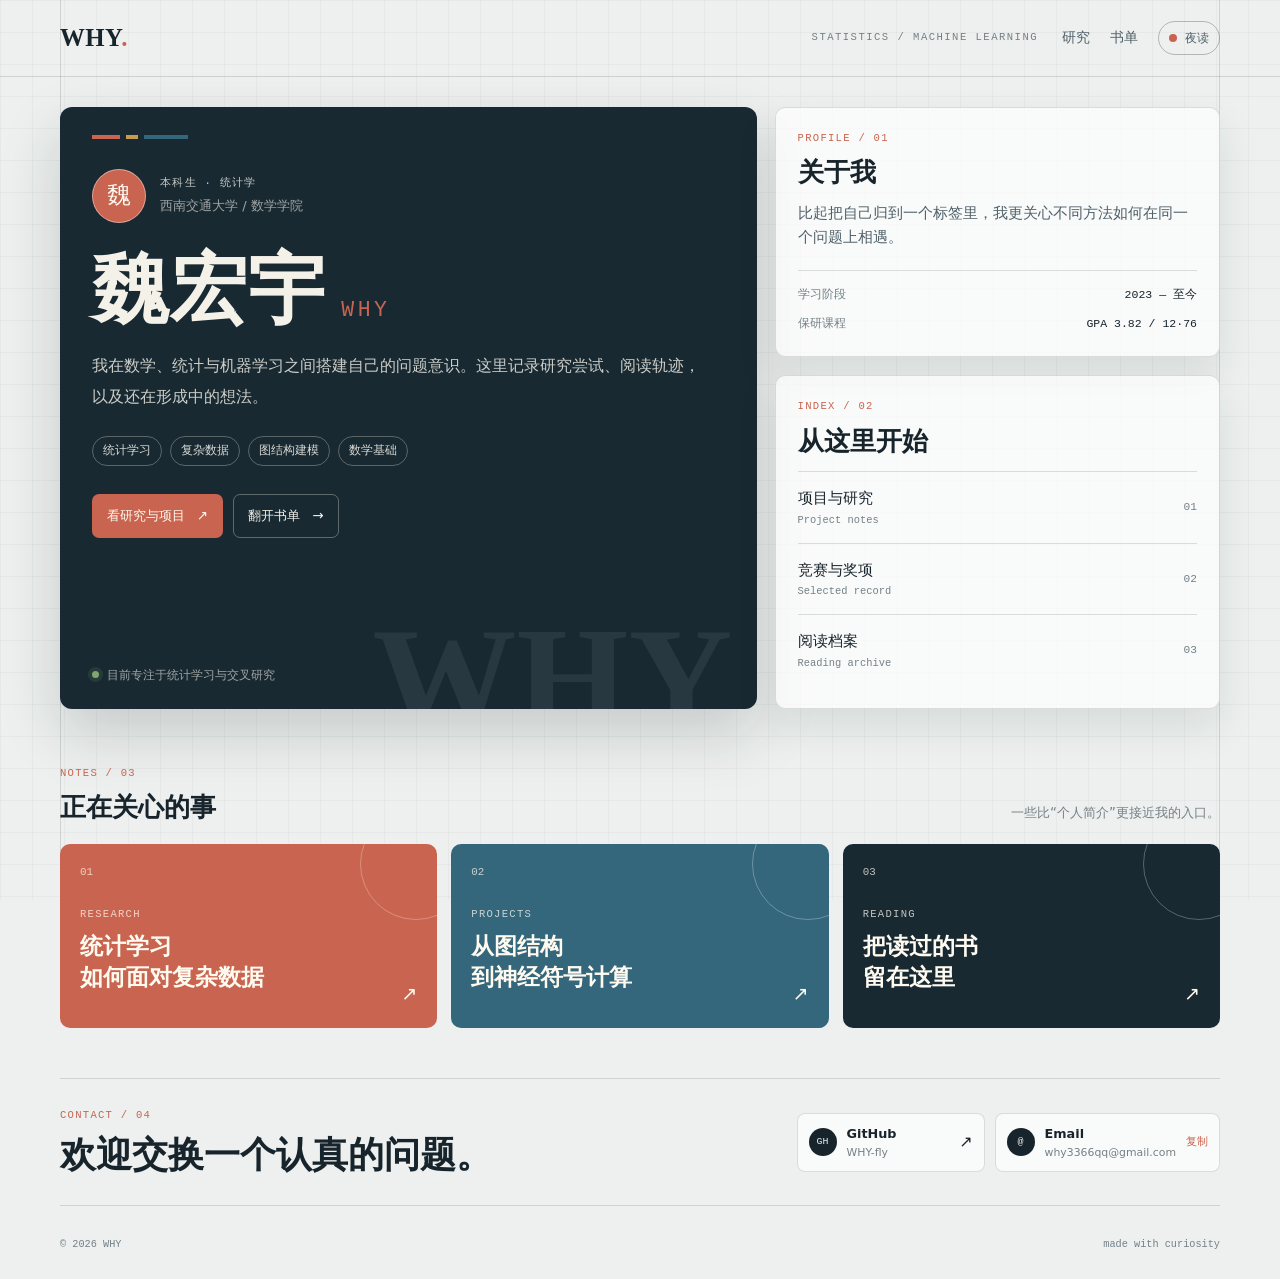
==== commit 01619565: "redesign personal profile and add research page" ====
--- a/index.html
+++ b/index.html
@@ -1,194 +1,154 @@
 <!DOCTYPE html>
 <html lang="zh-CN">
-    <head>
-        <meta charset="UTF-8">
-        <meta name="viewport" content="width=device-width, initial-scale=1.0">
-        <title>Weriezs | WHY</title>
-    <link rel="preconnect" href="https://fonts.googleapis.com">
-    <link rel="preconnect" href="https://fonts.gstatic.com" crossorigin>
-    <link href="https://fonts.googleapis.com/css2?family=Playfair+Display:wght@400;700&family=Inter:wght@300;400;500;600&family=Noto+Sans+SC:wght@300;400;500;600&family=JetBrains+Mono:wght@400&display=swap" rel="stylesheet">
+<head>
+    <meta charset="UTF-8">
+    <meta name="viewport" content="width=device-width, initial-scale=1.0">
+    <meta name="description" content="魏宏宇的个人主页：统计学习、复杂数据建模与研究经历。">
+    <title>魏宏宇 | WHY</title>
     <link rel="stylesheet" href="style.css">
 </head>
-<body>
-    <canvas id="particles"></canvas>
+<body class="site-page home-page">
+    <a class="skip-link" href="#main-content">跳到主要内容</a>
+    <div class="page-grid" aria-hidden="true"></div>
 
-    <nav class="nav">
-        <div class="nav-logo">W.</div>
-        <div class="nav-links">
-            <a href="#about">关于</a>
-            <a href="#interests">兴趣</a>
-            <a href="#research">研究</a>
-            <a href="#journey">生活</a>
-            <a href="#contact">联系</a>
-        </div>
-    </nav>
-
-    <!-- Hero Section -->
-    <section class="hero" id="hero">
-        <div class="hero-content">
-            <div class="hero-greeting">你好，我是</div>
-            <h1 class="hero-name">
-                <span class="name-main">Weriezs</span>
-                <span class="name-divider"></span>
-                <span class="name-sub">WHY</span>
-            </h1>
-            <p class="hero-tagline">探索<em>数学</em>、<em>机器学习</em>与<em>哲学</em>的交汇之处</p>
-            <div class="hero-scroll">
-                <div class="scroll-line"></div>
-                <span>向下滑动探索</span>
+    <header class="topbar">
+        <div class="shell topbar-inner">
+            <a class="wordmark" href="index.html" aria-label="返回首页">WHY<span>.</span></a>
+            <span class="topbar-context">STATISTICS / MACHINE LEARNING</span>
+            <div class="topbar-actions">
+                <a class="topbar-link" href="experience.html">研究</a>
+                <a class="topbar-link" href="books.html?topic=statistics">书单</a>
+                <button class="theme-switch" type="button" data-theme-toggle aria-pressed="false">
+                    <span class="theme-switch-mark" aria-hidden="true"></span>
+                    <span data-theme-label>夜读</span>
+                </button>
             </div>
         </div>
-    </section>
+    </header>
 
-    <!-- About Section -->
-    <section class="section" id="about">
-        <div class="container">
-            <h2 class="section-title reveal">关于我</h2>
-            <div class="about-grid reveal">
-                <div class="about-card glass-card">
-                    <div class="about-icon">&#10024;</div>
-                    <p>一个充满好奇心的灵魂，游走在知识的广阔版图之上——从数学证明的优雅，到神经计算的奥秘。我相信，真正的理解来自于发现看似无关领域之间的深层联系。</p>
-                </div>
-                <div class="about-stats">
-                    <div class="stat-item glass-card reveal-delay-1">
-                        <span class="stat-symbol">&sigma;</span>
-                        <span class="stat-label">统计学</span>
-                    </div>
-                    <div class="stat-item glass-card reveal-delay-2">
-                        <span class="stat-symbol">&nabla;</span>
-                        <span class="stat-label">深度学习</span>
-                    </div>
-                    <div class="stat-item glass-card reveal-delay-3">
-                        <span class="stat-symbol">&phi;</span>
-                        <span class="stat-label">哲学</span>
-                    </div>
-                    <div class="stat-item glass-card reveal-delay-4">
-                        <span class="stat-symbol">&infin;</span>
-                        <span class="stat-label">求知欲</span>
+    <main id="main-content" class="shell home-main">
+        <section class="profile-layout" aria-labelledby="profile-title">
+            <article class="profile-panel">
+                <div class="panel-rule" aria-hidden="true"><span></span><span></span><span></span></div>
+                <div class="profile-heading">
+                    <div class="profile-avatar" aria-hidden="true">魏</div>
+                    <div>
+                        <p class="eyebrow">本科生 · 统计学</p>
+                        <p class="profile-place">西南交通大学 / 数学学院</p>
                     </div>
                 </div>
+
+                <h1 id="profile-title">魏宏宇<small>WHY</small></h1>
+                <p class="profile-lede">我在数学、统计与机器学习之间搭建自己的问题意识。这里记录研究尝试、阅读轨迹，以及还在形成中的想法。</p>
+
+                <div class="tag-list" aria-label="研究与兴趣标签">
+                    <span>统计学习</span>
+                    <span>复杂数据</span>
+                    <span>图结构建模</span>
+                    <span>数学基础</span>
+                </div>
+
+                <div class="profile-actions">
+                    <a class="button button-primary" href="experience.html">看研究与项目 <span aria-hidden="true">↗</span></a>
+                    <a class="button button-quiet" href="books.html?topic=statistics">翻开书单 <span aria-hidden="true">→</span></a>
+                </div>
+
+                <div class="profile-status">
+                    <span class="status-dot" aria-hidden="true"></span>
+                    <span>目前专注于统计学习与交叉研究</span>
+                </div>
+            </article>
+
+            <aside class="profile-rail">
+                <section class="rail-block rail-intro" aria-labelledby="about-title">
+                    <p class="block-index">PROFILE / 01</p>
+                    <h2 id="about-title">关于我</h2>
+                    <p>比起把自己归到一个标签里，我更关心不同方法如何在同一个问题上相遇。</p>
+                    <dl class="fact-list">
+                        <div>
+                            <dt>学习阶段</dt>
+                            <dd>2023 — 至今</dd>
+                        </div>
+                        <div>
+                            <dt>保研课程</dt>
+                            <dd>GPA 3.82 / 12·76</dd>
+                        </div>
+                    </dl>
+                </section>
+
+                <nav class="rail-block page-index" aria-labelledby="index-title">
+                    <p class="block-index">INDEX / 02</p>
+                    <h2 id="index-title">从这里开始</h2>
+                    <a class="index-link" href="experience.html#projects">
+                        <span><b>项目与研究</b><small>Project notes</small></span>
+                        <strong>01</strong>
+                    </a>
+                    <a class="index-link" href="experience.html#awards">
+                        <span><b>竞赛与奖项</b><small>Selected record</small></span>
+                        <strong>02</strong>
+                    </a>
+                    <a class="index-link" href="books.html?topic=mathematics">
+                        <span><b>阅读档案</b><small>Reading archive</small></span>
+                        <strong>03</strong>
+                    </a>
+                </nav>
+            </aside>
+        </section>
+
+        <section class="notes-section" aria-labelledby="notes-title">
+            <div class="section-heading">
+                <div>
+                    <p class="block-index">NOTES / 03</p>
+                    <h2 id="notes-title">正在关心的事</h2>
+                </div>
+                <p>一些比“个人简介”更接近我的入口。</p>
             </div>
-        </div>
-    </section>
 
-    <!-- Interests Section -->
-    <section class="section" id="interests">
-        <div class="container">
-            <h2 class="section-title reveal">热爱与驱动力</h2>
-            <p class="section-subtitle reveal">点击有惊喜！</p>
-            <div class="interests-grid">
-                <a class="interest-card interest-link glass-card reveal" href="books.html?topic=mathematics">
-                    <div class="interest-icon">&int;</div>
-                    <h3>数学</h3>
-                    <p>宇宙的语言。从抽象代数到实分析，我在严谨中发现美，在证明中感受优雅。</p>
+            <div class="notes-grid">
+                <a class="note-card note-card-coral" href="experience.html#research">
+                    <span class="note-number">01</span>
+                    <span class="note-label">RESEARCH</span>
+                    <h3>统计学习<br>如何面对复杂数据</h3>
+                    <span class="note-arrow" aria-hidden="true">↗</span>
                 </a>
-                <a class="interest-card interest-link glass-card reveal" href="books.html?topic=statistics">
-                    <div class="interest-icon">&Sigma;</div>
-                    <h3>统计学</h3>
-                    <p>理解不确定性的艺术。贝叶斯推断、随机过程，以及从数据中提炼真知的智慧。</p>
+                <a class="note-card note-card-blue" href="experience.html#projects">
+                    <span class="note-number">02</span>
+                    <span class="note-label">PROJECTS</span>
+                    <h3>从图结构<br>到神经符号计算</h3>
+                    <span class="note-arrow" aria-hidden="true">↗</span>
                 </a>
-                <a class="interest-card interest-link glass-card reveal" href="books.html?topic=machine-learning">
-                    <div class="interest-icon">&#9881;</div>
-                    <h3>机器学习</h3>
-                    <p>让机器学会识别模式。从经典方法到现代深度学习架构，探索智能的边界。</p>
-                </a>
-                <a class="interest-card interest-link glass-card reveal" href="books.html?topic=neural-networks">
-                    <div class="interest-icon">&#9889;</div>
-                    <h3>神经网络</h3>
-                    <p>受大脑启发的架构。Transformer、CNN 以及人工智能的前沿阵地。</p>
-                </a>
-                <a class="interest-card interest-link glass-card reveal" href="books.html?topic=philosophy">
-                    <div class="interest-icon">&#9733;</div>
-                    <h3>哲学</h3>
-                    <p>以思辨追问世界与自我。在概念、逻辑与思想史的往返中不断校准认知。</p>
-                </a>
-                <a class="interest-card interest-link glass-card reveal" href="books.html?topic=destiny">
-                    <div class="interest-icon">&#9775;</div>
-                    <h3>命理</h3>
-                    <p>从时间、象数与经验中理解秩序，带着好奇心观察古老知识体系的表达方式。</p>
+                <a class="note-card note-card-ink" href="books.html?topic=statistics">
+                    <span class="note-number">03</span>
+                    <span class="note-label">READING</span>
+                    <h3>把读过的书<br>留在这里</h3>
+                    <span class="note-arrow" aria-hidden="true">↗</span>
                 </a>
             </div>
-        </div>
-    </section>
+        </section>
 
-    <!-- Research Section -->
-    <section class="section" id="research">
-        <div class="container">
-            <h2 class="section-title reveal">研究方向</h2>
-            <div class="research-timeline reveal">
-                <div class="timeline-item glass-card">
-                    <div class="timeline-dot"></div>
-                    <h3>机器学习的数学基础</h3>
-                    <p>理解机器学习背后的理论支撑——优化理论、泛化界与统计学习理论。</p>
-                </div>
-                <div class="timeline-item glass-card">
-                    <div class="timeline-dot"></div>
-                    <h3>神经网络架构设计</h3>
-                    <p>探索新型架构，从实验与理论两个角度理解为什么某些设计能超越其他。</p>
-                </div>
-                <div class="timeline-item glass-card">
-                    <div class="timeline-dot"></div>
-                    <h3>概率方法</h3>
-                    <p>通过概率建模、变分推断和不确定性量化，架起统计学与深度学习之间的桥梁。</p>
-                </div>
+        <section id="contact" class="contact-strip" aria-labelledby="contact-title">
+            <div>
+                <p class="block-index">CONTACT / 04</p>
+                <h2 id="contact-title">欢迎交换一个认真<br class="mobile-break">的问题。</h2>
             </div>
-        </div>
-    </section>
+            <div class="contact-actions">
+                <a class="contact-item" href="https://github.com/WHY-fly" target="_blank" rel="noopener noreferrer">
+                    <span class="contact-symbol" aria-hidden="true">GH</span>
+                    <span><b>GitHub</b><small>WHY-fly</small></span>
+                    <span aria-hidden="true">↗</span>
+                </a>
+                <button class="contact-item contact-email" type="button" data-email="why3366qq@gmail.com">
+                    <span class="contact-symbol" aria-hidden="true">@</span>
+                    <span><b>Email</b><small>why3366qq@gmail.com</small></span>
+                    <span class="copy-label" data-copy-label>复制</span>
+                </button>
+            </div>
+        </section>
+    </main>
 
-    <!-- Journey / Life Section -->
-    <section class="section" id="journey">
-        <div class="container">
-            <h2 class="section-title reveal">代码之外</h2>
-            <div class="journey-grid reveal">
-                <div class="journey-card glass-card">
-                    <div class="journey-emoji">&#127936;</div>
-                    <h3>篮球</h3>
-                    <p>球场是策略与本能碰撞的地方。每一场比赛都是关于团队协作和快速决策的一课。</p>
-                </div>
-                <div class="journey-card glass-card">
-                    <div class="journey-emoji">&#9749;</div>
-                    <h3>雨天咖啡</h3>
-                    <p>有一种独特的清明，来自一个人坐在咖啡馆里，看雨水在窗玻璃上画出纹路，只有一杯温热的咖啡和游荡的思绪。</p>
-                </div>
-                <div class="journey-card glass-card">
-                    <div class="journey-emoji">&#128218;</div>
-                    <h3>沉思</h3>
-                    <p>读哲学，修正念，寻找那些洞见栖息的安静角落。</p>
-                </div>
-            </div>
-            <div class="journey-quote reveal">
-                <blockquote class="glass-card">
-                    <p>&ldquo;我唯一知道的，就是我一无所知。&rdquo;</p>
-                    <cite>&mdash; 苏格拉底</cite>
-                </blockquote>
-            </div>
-        </div>
-    </section>
-
-    <!-- Contact Section -->
-    <section class="section" id="contact">
-        <div class="container">
-            <h2 class="section-title reveal">联系我</h2>
-            <div class="contact-content reveal">
-                <div class="contact-card glass-card">
-                    <p class="contact-text">我始终欢迎讨论研究想法、学术合作，或者只是关于数学、AI 和哲学的一次好聊。</p>
-                    <div class="contact-links">
-                        <a href="https://github.com/WHY-fly" class="contact-link" id="github-link" target="_blank" rel="noopener noreferrer">
-                            <svg viewBox="0 0 24 24" width="24" height="24" fill="currentColor"><path d="M12 0C5.37 0 0 5.37 0 12c0 5.31 3.435 9.795 8.205 11.385.6.105.825-.255.825-.57 0-.285-.015-1.23-.015-2.235-3.015.555-3.795-.735-4.035-1.41-.135-.345-.72-1.41-1.23-1.695-.42-.225-1.02-.78-.015-.795.945-.015 1.62.87 1.845 1.23 1.08 1.815 2.805 1.305 3.495.99.105-.78.42-1.305.765-1.605-2.67-.3-5.46-1.335-5.46-5.925 0-1.305.465-2.385 1.23-3.225-.12-.3-.54-1.53.12-3.18 0 0 1.005-.315 3.3 1.23.96-.27 1.98-.405 3-.405s2.04.135 3 .405c2.295-1.56 3.3-1.23 3.3-1.23.66 1.65.24 2.88.12 3.18.765.84 1.23 1.905 1.23 3.225 0 4.605-2.805 5.625-5.475 5.925.435.375.81 1.095.81 2.22 0 1.605-.015 2.895-.015 3.3 0 .315.225.69.825.57A12.02 12.02 0 0024 12c0-6.63-5.37-12-12-12z"/></svg>
-                            <span>GitHub</span>
-                        </a>
-                        <span class="contact-link contact-email">
-                            <svg viewBox="0 0 24 24" width="24" height="24" fill="currentColor"><path d="M20 4H4c-1.1 0-2 .9-2 2v12c0 1.1.9 2 2 2h16c1.1 0 2-.9 2-2V6c0-1.1-.9-2-2-2zm0 4l-8 5-8-5V6l8 5 8-5v2z"/></svg>
-                            <span>why3366qq@gmail.com</span>
-                        </span>
-                    </div>
-                </div>
-            </div>
-        </div>
-    </section>
-
-    <footer class="footer">
-        <p>&copy; 2026 Weriezs，以好奇心铸就。</p>
+    <footer class="site-footer shell">
+        <span>© 2026 WHY</span>
+        <span>made with curiosity</span>
     </footer>
 
     <script src="script.js"></script>
--- a/style.css
+++ b/style.css
@@ -1,604 +1,1009 @@
-/* ========== Reset & Base ========== */
 * {
+    box-sizing: border-box;
     margin: 0;
     padding: 0;
-    box-sizing: border-box;
 }
 
 :root {
-    --bg-primary: #0a0a14;
-    --bg-secondary: #0f0f1a;
-    --text-primary: #e8e6f0;
-    --text-secondary: #9896a8;
-    --accent-purple: #8b5cf6;
-    --accent-purple-dim: rgba(139, 92, 246, 0.15);
-    --accent-gold: #d4a853;
-    --accent-gold-dim: rgba(212, 168, 83, 0.15);
-    --glass-bg: rgba(255, 255, 255, 0.03);
-    --glass-border: rgba(255, 255, 255, 0.08);
-    --glass-shadow: rgba(0, 0, 0, 0.3);
-    --font-display: 'Playfair Display', Georgia, serif;
-    --font-body: 'Noto Sans SC', 'Inter', -apple-system, sans-serif;
-    --font-mono: 'JetBrains Mono', monospace;
+    --paper: #edf0ee;
+    --paper-deep: #e2e7e5;
+    --ink: #18242c;
+    --ink-soft: #4f6069;
+    --muted: #748087;
+    --surface: rgba(255, 255, 255, 0.68);
+    --surface-solid: #f8f8f5;
+    --line: rgba(24, 36, 44, 0.14);
+    --line-strong: rgba(24, 36, 44, 0.28);
+    --hero: #182932;
+    --hero-text: #f4f1e9;
+    --coral: #c8644f;
+    --coral-deep: #a94d3c;
+    --blue: #35677c;
+    --yellow: #c69b4b;
+    --shadow: 0 18px 40px rgba(24, 36, 44, 0.1);
+    --shadow-deep: 0 24px 60px rgba(24, 36, 44, 0.18);
+    --serif: Georgia, "Times New Roman", "Songti SC", SimSun, serif;
+    --sans: "Noto Sans SC", "Microsoft YaHei", "PingFang SC", system-ui, sans-serif;
+    --mono: "SFMono-Regular", Consolas, "Liberation Mono", monospace;
+}
+
+body.theme-night {
+    --paper: #182127;
+    --paper-deep: #202c32;
+    --ink: #f1eee6;
+    --ink-soft: #c1c8c7;
+    --muted: #96a3a6;
+    --surface: rgba(36, 49, 56, 0.88);
+    --surface-solid: #243138;
+    --line: rgba(241, 238, 230, 0.14);
+    --line-strong: rgba(241, 238, 230, 0.28);
+    --hero: #f1eee6;
+    --hero-text: #18242c;
+    --shadow: 0 18px 40px rgba(0, 0, 0, 0.2);
+    --shadow-deep: 0 24px 60px rgba(0, 0, 0, 0.32);
 }
 
 html {
     scroll-behavior: smooth;
-    scroll-padding-top: 80px;
+    scroll-padding-top: 92px;
 }
 
 body {
-    font-family: var(--font-body);
-    background: var(--bg-primary);
-    color: var(--text-primary);
-    line-height: 1.7;
+    min-width: 320px;
+    min-height: 100vh;
     overflow-x: hidden;
+    background: var(--paper);
+    color: var(--ink);
+    font-family: var(--sans);
+    line-height: 1.65;
     -webkit-font-smoothing: antialiased;
-}
-
-/* ========== Canvas Particles ========== */
-#particles {
+    transition: background-color 0.25s ease, color 0.25s ease;
+}
+
+body::before {
+    background-image:
+        linear-gradient(rgba(24, 36, 44, 0.045) 1px, transparent 1px),
+        linear-gradient(90deg, rgba(24, 36, 44, 0.045) 1px, transparent 1px);
+    background-size: 32px 32px;
+    content: "";
+    inset: 0;
+    opacity: 0.8;
+    pointer-events: none;
     position: fixed;
-    top: 0;
-    left: 0;
-    width: 100%;
-    height: 100%;
-    z-index: 0;
+    z-index: -2;
+}
+
+body.theme-night::before {
+    background-image:
+        linear-gradient(rgba(241, 238, 230, 0.04) 1px, transparent 1px),
+        linear-gradient(90deg, rgba(241, 238, 230, 0.04) 1px, transparent 1px);
+}
+
+a {
+    color: inherit;
+}
+
+button,
+a {
+    -webkit-tap-highlight-color: transparent;
+}
+
+button {
+    font: inherit;
+}
+
+.page-grid {
+    border-left: 1px solid var(--line);
+    border-right: 1px solid var(--line);
+    inset: 0 max(24px, calc((100vw - 1160px) / 2)) 0;
     pointer-events: none;
-}
-
-/* ========== Navigation ========== */
-.nav {
     position: fixed;
-    top: 0;
-    left: 0;
-    right: 0;
+    z-index: -1;
+}
+
+.shell {
+    margin: 0 auto;
+    width: min(1160px, calc(100% - 48px));
+}
+
+.skip-link {
+    background: var(--ink);
+    color: var(--paper);
+    left: 16px;
+    padding: 8px 12px;
+    position: fixed;
+    text-decoration: none;
+    top: -60px;
     z-index: 100;
-    display: flex;
+}
+
+.skip-link:focus {
+    top: 16px;
+}
+
+.topbar {
+    border-bottom: 1px solid var(--line);
+    position: relative;
+    z-index: 10;
+}
+
+.topbar-inner {
+    align-items: center;
+    display: flex;
+    gap: 24px;
+    height: 76px;
     justify-content: space-between;
+}
+
+.wordmark {
+    color: var(--ink);
+    font-family: var(--serif);
+    font-size: 1.55rem;
+    font-weight: 700;
+    letter-spacing: 0.02em;
+    text-decoration: none;
+}
+
+.wordmark span {
+    color: var(--coral);
+}
+
+.topbar-context {
+    color: var(--muted);
+    font-family: var(--mono);
+    font-size: 0.66rem;
+    letter-spacing: 0.14em;
+    margin-left: auto;
+}
+
+.topbar-actions {
     align-items: center;
-    padding: 1.2rem 3rem;
-    background: rgba(10, 10, 20, 0.6);
-    backdrop-filter: blur(20px);
-    -webkit-backdrop-filter: blur(20px);
-    border-bottom: 1px solid var(--glass-border);
-    transition: all 0.3s ease;
-}
-
-.nav-logo {
-    font-family: var(--font-display);
-    font-size: 1.8rem;
+    display: flex;
+    gap: 20px;
+}
+
+.topbar-link {
+    color: var(--ink-soft);
+    font-size: 0.88rem;
+    text-decoration: none;
+    transition: color 0.2s ease;
+}
+
+.topbar-link:hover,
+.topbar-link:focus-visible {
+    color: var(--coral);
+}
+
+.theme-switch {
+    align-items: center;
+    background: transparent;
+    border: 1px solid var(--line-strong);
+    border-radius: 999px;
+    color: var(--ink-soft);
+    cursor: pointer;
+    display: inline-flex;
+    font-size: 0.76rem;
+    gap: 8px;
+    padding: 6px 10px;
+    transition: border-color 0.2s ease, color 0.2s ease;
+}
+
+.theme-switch:hover,
+.theme-switch:focus-visible {
+    border-color: var(--coral);
+    color: var(--coral);
+}
+
+.theme-switch-mark {
+    background: var(--coral);
+    border-radius: 50%;
+    display: block;
+    height: 8px;
+    width: 8px;
+}
+
+.home-main {
+    padding: 30px 0 12px;
+}
+
+.profile-layout {
+    align-items: stretch;
+    display: grid;
+    gap: 18px;
+    grid-template-columns: minmax(0, 1.22fr) minmax(300px, 0.78fr);
+}
+
+.profile-panel {
+    background: var(--hero);
+    border-radius: 12px;
+    box-shadow: var(--shadow-deep);
+    color: var(--hero-text);
+    min-height: 470px;
+    overflow: hidden;
+    padding: 28px 32px 24px;
+    position: relative;
+}
+
+.profile-panel::after {
+    bottom: -42px;
+    color: rgba(255, 255, 255, 0.07);
+    content: "WHY";
+    font-family: var(--serif);
+    font-size: 9rem;
     font-weight: 700;
-    background: linear-gradient(135deg, var(--accent-purple), var(--accent-gold));
-    -webkit-background-clip: text;
-    -webkit-text-fill-color: transparent;
-    background-clip: text;
-}
-
-.nav-links {
-    display: flex;
-    gap: 2rem;
-}
-
-.nav-links a {
-    color: var(--text-secondary);
-    text-decoration: none;
-    font-size: 0.9rem;
+    line-height: 1;
+    position: absolute;
+    right: 24px;
+    pointer-events: none;
+}
+
+body.theme-night .profile-panel::after {
+    color: rgba(24, 36, 44, 0.1);
+}
+
+.panel-rule {
+    display: flex;
+    gap: 6px;
+    margin-bottom: 30px;
+}
+
+.panel-rule span {
+    background: var(--coral);
+    display: block;
+    height: 4px;
+    width: 28px;
+}
+
+.panel-rule span:nth-child(2) {
+    background: var(--yellow);
+    width: 12px;
+}
+
+.panel-rule span:nth-child(3) {
+    background: var(--blue);
+    width: 44px;
+}
+
+.profile-heading {
+    align-items: center;
+    display: flex;
+    gap: 14px;
+    margin-bottom: 26px;
+}
+
+.profile-avatar {
+    align-items: center;
+    background: var(--coral);
+    border: 1px solid rgba(255, 255, 255, 0.42);
+    border-radius: 50%;
+    color: #fffaf0;
+    display: flex;
+    font-family: var(--serif);
+    font-size: 1.5rem;
+    height: 54px;
+    justify-content: center;
+    width: 54px;
+}
+
+.eyebrow,
+.block-index,
+.note-label {
+    font-family: var(--mono);
+    font-size: 0.66rem;
+    letter-spacing: 0.12em;
+    text-transform: uppercase;
+}
+
+.profile-panel .eyebrow {
+    color: rgba(244, 241, 233, 0.8);
+    margin-bottom: 2px;
+}
+
+.profile-place {
+    color: rgba(244, 241, 233, 0.62);
+    font-size: 0.82rem;
+}
+
+.profile-panel h1 {
+    align-items: baseline;
+    display: flex;
+    font-family: var(--serif);
+    font-size: clamp(3rem, 6vw, 4.8rem);
+    font-weight: 700;
+    gap: 16px;
+    letter-spacing: 0.01em;
+    line-height: 1.1;
+    margin-bottom: 18px;
+}
+
+.profile-panel h1 small {
+    color: var(--coral);
+    font-family: var(--mono);
+    font-size: 0.28em;
     font-weight: 400;
-    letter-spacing: 0.5px;
-    transition: color 0.3s ease;
-    position: relative;
-}
-
-.nav-links a::after {
-    content: '';
-    position: absolute;
-    bottom: -4px;
-    left: 0;
-    width: 0;
-    height: 1px;
-    background: var(--accent-purple);
-    transition: width 0.3s ease;
-}
-
-.nav-links a:hover {
-    color: var(--text-primary);
-}
-
-.nav-links a:hover::after {
-    width: 100%;
-}
-
-/* ========== Hero Section ========== */
-.hero {
+    letter-spacing: 0.16em;
+}
+
+.profile-lede {
+    color: rgba(244, 241, 233, 0.82);
+    font-size: 1.03rem;
+    line-height: 1.85;
+    max-width: 620px;
     position: relative;
     z-index: 1;
-    min-height: 100vh;
-    display: flex;
-    align-items: center;
-    justify-content: center;
-    text-align: center;
-    padding: 2rem;
-}
-
-.hero-content {
-    max-width: 800px;
-}
-
-.hero-greeting {
-    font-family: var(--font-mono);
-    font-size: 1rem;
-    color: var(--accent-purple);
-    letter-spacing: 3px;
-    text-transform: uppercase;
-    margin-bottom: 1.5rem;
-    opacity: 0;
-    animation: fadeInUp 0.8s ease 0.3s forwards;
-}
-
-.hero-name {
-    font-family: var(--font-display);
-    font-size: clamp(3rem, 8vw, 6rem);
-    font-weight: 700;
-    line-height: 1.1;
-    margin-bottom: 2rem;
-    opacity: 0;
-    animation: fadeInUp 0.8s ease 0.6s forwards;
-}
-
-.name-main {
-    display: block;
-    background: linear-gradient(135deg, #fff 0%, #c4b5fd 50%, var(--accent-gold) 100%);
-    -webkit-background-clip: text;
-    -webkit-text-fill-color: transparent;
-    background-clip: text;
-}
-
-.name-divider {
-    display: block;
-    width: 60px;
-    height: 2px;
-    background: linear-gradient(90deg, var(--accent-purple), var(--accent-gold));
-    margin: 1rem auto;
-}
-
-.name-sub {
-    display: block;
-    font-size: 0.35em;
-    letter-spacing: 12px;
-    color: var(--text-secondary);
-    -webkit-text-fill-color: var(--text-secondary);
-    font-weight: 400;
-}
-
-.hero-tagline {
-    font-size: 1.15rem;
-    color: var(--text-secondary);
-    font-weight: 300;
-    max-width: 550px;
-    margin: 0 auto 4rem;
-    opacity: 0;
-    animation: fadeInUp 0.8s ease 0.9s forwards;
-}
-
-.hero-tagline em {
-    font-style: normal;
-    color: var(--accent-purple);
-    font-weight: 500;
-}
-
-.hero-scroll {
-    opacity: 0;
-    animation: fadeInUp 0.8s ease 1.2s forwards;
-    display: flex;
-    flex-direction: column;
-    align-items: center;
-    gap: 0.8rem;
-}
-
-.hero-scroll span {
-    font-size: 0.75rem;
-    letter-spacing: 2px;
-    text-transform: uppercase;
-    color: var(--text-secondary);
-}
-
-.scroll-line {
-    width: 1px;
-    height: 50px;
-    background: linear-gradient(180deg, var(--accent-purple), transparent);
-    animation: scrollPulse 2s ease-in-out infinite;
-}
-
-/* ========== Sections Common ========== */
-.section {
+}
+
+.tag-list,
+.entry-tags {
+    display: flex;
+    flex-wrap: wrap;
+    gap: 8px;
+}
+
+.tag-list {
+    margin: 24px 0 28px;
     position: relative;
     z-index: 1;
-    padding: 8rem 2rem;
-}
-
-.container {
-    max-width: 1100px;
-    margin: 0 auto;
-}
-
-.section-title {
-    font-family: var(--font-display);
-    font-size: clamp(2rem, 4vw, 3rem);
-    text-align: center;
-    margin-bottom: 4rem;
-    background: linear-gradient(135deg, var(--text-primary), var(--accent-purple));
-    -webkit-background-clip: text;
-    -webkit-text-fill-color: transparent;
-    background-clip: text;
-}
-
-.section-subtitle {
-    margin: -2.5rem 0 2.5rem;
-    text-align: center;
-    font-size: 1rem;
-    color: var(--text-secondary);
-    letter-spacing: 1px;
-}
-
-/* ========== Glass Card ========== */
-.glass-card {
-    background: var(--glass-bg);
-    border: 1px solid var(--glass-border);
-    border-radius: 16px;
-    padding: 2rem;
-    backdrop-filter: blur(10px);
-    -webkit-backdrop-filter: blur(10px);
-    box-shadow: 0 8px 32px var(--glass-shadow);
-    transition: transform 0.3s ease, border-color 0.3s ease, box-shadow 0.3s ease;
-}
-
-.glass-card:hover {
+}
+
+.tag-list span,
+.entry-tags span {
+    border: 1px solid rgba(244, 241, 233, 0.3);
+    border-radius: 999px;
+    color: rgba(244, 241, 233, 0.88);
+    font-size: 0.74rem;
+    padding: 4px 10px;
+}
+
+.profile-actions {
+    display: flex;
+    flex-wrap: wrap;
+    gap: 10px;
+    position: relative;
+    z-index: 1;
+}
+
+.button {
+    align-items: center;
+    border: 1px solid transparent;
+    border-radius: 7px;
+    display: inline-flex;
+    font-size: 0.84rem;
+    gap: 12px;
+    justify-content: center;
+    padding: 10px 14px;
+    text-decoration: none;
+    transition: background-color 0.2s ease, border-color 0.2s ease, color 0.2s ease, transform 0.2s ease;
+}
+
+.button:hover,
+.button:focus-visible {
+    transform: translateY(-2px);
+}
+
+.button-primary {
+    background: var(--coral);
+    color: #fffaf0;
+}
+
+.button-primary:hover,
+.button-primary:focus-visible {
+    background: var(--coral-deep);
+}
+
+.button-quiet {
+    border-color: rgba(244, 241, 233, 0.32);
+    color: var(--hero-text);
+}
+
+.button-quiet:hover,
+.button-quiet:focus-visible {
+    border-color: var(--coral);
+    color: var(--coral);
+}
+
+.profile-status {
+    align-items: center;
+    bottom: 24px;
+    color: rgba(244, 241, 233, 0.62);
+    display: flex;
+    font-size: 0.76rem;
+    gap: 8px;
+    position: absolute;
+    z-index: 1;
+}
+
+.status-dot {
+    background: #80a66e;
+    border-radius: 50%;
+    box-shadow: 0 0 0 4px rgba(128, 166, 110, 0.14);
+    display: inline-block;
+    height: 7px;
+    width: 7px;
+}
+
+.profile-rail {
+    display: grid;
+    gap: 18px;
+    grid-template-rows: auto 1fr;
+}
+
+.rail-block {
+    background: var(--surface);
+    border: 1px solid var(--line);
+    border-radius: 10px;
+    box-shadow: var(--shadow);
+    padding: 22px;
+}
+
+.block-index {
+    color: var(--coral);
+    margin-bottom: 10px;
+}
+
+.rail-block h2,
+.section-heading h2 {
+    font-family: var(--serif);
+    font-size: 1.65rem;
+    line-height: 1.2;
+}
+
+.rail-intro > p:not(.block-index) {
+    color: var(--ink-soft);
+    font-size: 0.92rem;
+    margin-top: 12px;
+}
+
+.fact-list {
+    border-top: 1px solid var(--line);
+    display: grid;
+    gap: 10px;
+    margin-top: 20px;
+    padding-top: 14px;
+}
+
+.fact-list div {
+    align-items: baseline;
+    display: flex;
+    justify-content: space-between;
+    gap: 12px;
+}
+
+.fact-list dt {
+    color: var(--muted);
+    font-size: 0.75rem;
+}
+
+.fact-list dd {
+    color: var(--ink);
+    font-family: var(--mono);
+    font-size: 0.72rem;
+    text-align: right;
+}
+
+.page-index h2 {
+    margin-bottom: 14px;
+}
+
+.index-link {
+    align-items: center;
+    border-top: 1px solid var(--line);
+    display: flex;
+    gap: 12px;
+    justify-content: space-between;
+    padding: 14px 0;
+    text-decoration: none;
+    transition: color 0.2s ease, padding-left 0.2s ease;
+}
+
+.index-link:hover,
+.index-link:focus-visible {
+    color: var(--coral);
+    padding-left: 5px;
+}
+
+.index-link span {
+    display: grid;
+    gap: 1px;
+}
+
+.index-link b {
+    font-size: 0.92rem;
+    font-weight: 500;
+}
+
+.index-link small {
+    color: var(--muted);
+    font-family: var(--mono);
+    font-size: 0.65rem;
+}
+
+.index-link strong {
+    color: var(--muted);
+    font-family: var(--mono);
+    font-size: 0.7rem;
+    font-weight: 400;
+}
+
+.notes-section {
+    padding: 56px 0 50px;
+}
+
+.section-heading {
+    align-items: end;
+    display: flex;
+    gap: 24px;
+    justify-content: space-between;
+    margin-bottom: 20px;
+}
+
+.section-heading > p {
+    color: var(--muted);
+    font-size: 0.84rem;
+    max-width: 270px;
+    text-align: right;
+}
+
+.notes-grid {
+    display: grid;
+    gap: 14px;
+    grid-template-columns: repeat(3, minmax(0, 1fr));
+}
+
+.note-card {
+    border-radius: 10px;
+    color: #fffaf0;
+    display: flex;
+    flex-direction: column;
+    min-height: 184px;
+    overflow: hidden;
+    padding: 20px;
+    position: relative;
+    text-decoration: none;
+    transition: transform 0.22s ease, box-shadow 0.22s ease;
+}
+
+.note-card:hover,
+.note-card:focus-visible {
+    box-shadow: var(--shadow-deep);
     transform: translateY(-4px);
-    border-color: rgba(139, 92, 246, 0.2);
-    box-shadow: 0 12px 40px rgba(139, 92, 246, 0.08);
-}
-
-/* ========== About Section ========== */
-.about-grid {
+}
+
+.note-card::after {
+    border: 1px solid rgba(255, 255, 255, 0.28);
+    border-radius: 50%;
+    content: "";
+    height: 110px;
+    position: absolute;
+    right: -35px;
+    top: -36px;
+    width: 110px;
+}
+
+.note-card-coral {
+    background: var(--coral);
+}
+
+.note-card-blue {
+    background: var(--blue);
+}
+
+.note-card-ink {
+    background: var(--hero);
+}
+
+.note-number {
+    font-family: var(--mono);
+    font-size: 0.68rem;
+    opacity: 0.72;
+}
+
+.note-label {
+    margin-top: 24px;
+    opacity: 0.74;
+}
+
+.note-card h3 {
+    font-family: var(--serif);
+    font-size: 1.45rem;
+    font-weight: 700;
+    line-height: 1.35;
+    margin-top: 8px;
+}
+
+.note-arrow {
+    bottom: 18px;
+    font-size: 1.2rem;
+    position: absolute;
+    right: 20px;
+}
+
+.contact-strip {
+    align-items: center;
+    border-bottom: 1px solid var(--line);
+    border-top: 1px solid var(--line);
+    display: flex;
+    gap: 24px;
+    justify-content: space-between;
+    padding: 28px 0;
+}
+
+.contact-strip h2 {
+    font-family: var(--serif);
+    font-size: clamp(1.6rem, 3vw, 2.25rem);
+    line-height: 1.2;
+}
+
+.contact-actions {
+    display: flex;
+    flex-wrap: wrap;
+    gap: 10px;
+    justify-content: flex-end;
+}
+
+.contact-item {
+    align-items: center;
+    background: var(--surface);
+    border: 1px solid var(--line);
+    border-radius: 8px;
+    color: var(--ink);
+    display: flex;
+    gap: 10px;
+    min-width: 188px;
+    padding: 9px 11px;
+    text-align: left;
+    text-decoration: none;
+    transition: border-color 0.2s ease, transform 0.2s ease;
+}
+
+button.contact-item {
+    cursor: pointer;
+}
+
+.contact-item:hover,
+.contact-item:focus-visible {
+    border-color: var(--coral);
+    transform: translateY(-2px);
+}
+
+.contact-symbol {
+    align-items: center;
+    background: var(--ink);
+    border-radius: 50%;
+    color: var(--paper);
+    display: flex;
+    font-family: var(--mono);
+    font-size: 0.62rem;
+    height: 28px;
+    justify-content: center;
+    width: 28px;
+}
+
+.contact-item > span:nth-child(2) {
     display: grid;
-    grid-template-columns: 1.5fr 1fr;
-    gap: 2rem;
-    align-items: start;
-}
-
-.about-card {
-    padding: 2.5rem;
-}
-
-.about-icon {
-    font-size: 2rem;
-    margin-bottom: 1rem;
-}
-
-.about-card p {
-    color: var(--text-secondary);
-    font-size: 1.05rem;
-    line-height: 1.9;
-}
-
-.about-stats {
-    display: grid;
-    grid-template-columns: 1fr 1fr;
-    gap: 1rem;
-}
-
-.stat-item {
-    text-align: center;
-    padding: 1.5rem 1rem;
-    display: flex;
-    flex-direction: column;
+    flex: 1;
+    gap: 0;
+}
+
+.contact-item b {
+    font-size: 0.8rem;
+    font-weight: 600;
+}
+
+.contact-item small {
+    color: var(--muted);
+    font-size: 0.68rem;
+}
+
+.copy-label {
+    color: var(--coral);
+    font-size: 0.7rem;
+}
+
+.site-footer {
     align-items: center;
-    gap: 0.5rem;
-}
-
-.stat-symbol {
-    font-family: var(--font-mono);
-    font-size: 2rem;
-    background: linear-gradient(135deg, var(--accent-purple), var(--accent-gold));
-    -webkit-background-clip: text;
-    -webkit-text-fill-color: transparent;
-    background-clip: text;
-}
-
-.stat-label {
-    font-size: 0.8rem;
-    color: var(--text-secondary);
-    letter-spacing: 1px;
-}
-
-/* ========== Interests Section ========== */
-.interests-grid {
-    display: grid;
-    grid-template-columns: repeat(3, 1fr);
-    gap: 1.5rem;
-}
-
-.interest-card {
-    display: block;
-    text-align: center;
-    padding: 2.5rem 1.5rem;
-}
-
-.interest-link {
+    color: var(--muted);
+    display: flex;
+    font-family: var(--mono);
+    font-size: 0.64rem;
+    justify-content: space-between;
+    padding: 18px 0 26px;
+}
+
+.site-footer a {
     color: inherit;
     text-decoration: none;
-    cursor: pointer;
-}
-
-.interest-link:hover .interest-icon {
-    transform: scale(1.08);
-}
-
-.interest-icon {
-    font-size: 2.5rem;
-    margin-bottom: 1.2rem;
-    display: block;
-    transition: transform 0.3s ease;
-}
-
-.interest-card h3 {
-    font-family: var(--font-display);
+}
+
+.site-footer a:hover {
+    color: var(--coral);
+}
+
+.mobile-break {
+    display: none;
+}
+
+/* Detail page */
+.detail-main {
+    padding: 32px 0 70px;
+}
+
+.back-link {
+    color: var(--ink-soft);
+    display: inline-flex;
+    font-size: 0.82rem;
+    gap: 8px;
+    margin-bottom: 34px;
+    text-decoration: none;
+}
+
+.back-link:hover,
+.back-link:focus-visible {
+    color: var(--coral);
+}
+
+.detail-header {
+    border-bottom: 1px solid var(--line);
+    max-width: 760px;
+    padding-bottom: 30px;
+}
+
+.detail-header h1 {
+    font-family: var(--serif);
+    font-size: clamp(2.7rem, 6vw, 4.6rem);
+    line-height: 1.08;
+    margin: 10px 0 14px;
+}
+
+.detail-header > p:last-child {
+    color: var(--ink-soft);
+    font-size: 1rem;
+    max-width: 620px;
+}
+
+.detail-layout {
+    align-items: start;
+    display: grid;
+    gap: 52px;
+    grid-template-columns: 190px minmax(0, 1fr);
+    margin-top: 42px;
+}
+
+.detail-aside {
+    position: sticky;
+    top: 98px;
+}
+
+.detail-aside > a {
+    align-items: center;
+    border-top: 1px solid var(--line);
+    color: var(--ink-soft);
+    display: flex;
+    font-size: 0.84rem;
+    justify-content: space-between;
+    padding: 11px 0;
+    text-decoration: none;
+}
+
+.detail-aside > a:hover,
+.detail-aside > a:focus-visible {
+    color: var(--coral);
+}
+
+.detail-aside > a span {
+    color: var(--muted);
+    font-family: var(--mono);
+    font-size: 0.65rem;
+}
+
+.aside-note {
+    border-top: 1px solid var(--line);
+    display: flex;
+    gap: 10px;
+    margin-top: 20px;
+    padding-top: 16px;
+}
+
+.aside-note p {
+    color: var(--muted);
+    font-size: 0.72rem;
+    line-height: 1.55;
+}
+
+.detail-section {
+    border-top: 1px solid var(--line);
+    margin-bottom: 58px;
+    padding-top: 20px;
+    scroll-margin-top: 100px;
+}
+
+.detail-section-heading {
+    margin-bottom: 20px;
+}
+
+.project-entry {
+    background: var(--surface);
+    border: 1px solid var(--line);
+    border-radius: 10px;
+    box-shadow: var(--shadow);
+    margin-top: 14px;
+    padding: 24px;
+}
+
+.entry-topline {
+    color: var(--muted);
+    display: flex;
+    font-family: var(--mono);
+    font-size: 0.66rem;
+    justify-content: space-between;
+    letter-spacing: 0.08em;
+    text-transform: uppercase;
+}
+
+.project-entry h3 {
+    font-family: var(--serif);
+    font-size: 1.55rem;
+    line-height: 1.35;
+    margin: 15px 0 10px;
+}
+
+.project-entry > p {
+    color: var(--ink-soft);
+    font-size: 0.92rem;
+    line-height: 1.8;
+    max-width: 720px;
+}
+
+.entry-tags {
+    margin: 18px 0;
+}
+
+.entry-tags span {
+    border-color: var(--line-strong);
+    color: var(--ink-soft);
+    font-size: 0.68rem;
+}
+
+.entry-footer {
+    align-items: baseline;
+    border-top: 1px solid var(--line);
+    display: flex;
+    flex-wrap: wrap;
+    gap: 12px;
+    justify-content: space-between;
+    padding-top: 13px;
+}
+
+.entry-footer span {
+    color: var(--muted);
+    font-size: 0.72rem;
+}
+
+.entry-footer strong {
+    color: var(--ink);
+    font-size: 0.75rem;
+    font-weight: 500;
+}
+
+.interest-list {
+    border-bottom: 1px solid var(--line);
+}
+
+.interest-row {
+    align-items: start;
+    border-top: 1px solid var(--line);
+    display: grid;
+    gap: 16px;
+    grid-template-columns: 34px 1fr;
+    padding: 16px 0;
+}
+
+.interest-no {
+    color: var(--coral);
+    font-family: var(--mono);
+    font-size: 0.76rem;
+    padding-top: 3px;
+}
+
+.interest-row h3 {
+    font-family: var(--serif);
     font-size: 1.2rem;
-    margin-bottom: 0.8rem;
-    color: var(--text-primary);
-}
-
-.interest-card p {
+    margin-bottom: 2px;
+}
+
+.interest-row p {
+    color: var(--ink-soft);
+    font-size: 0.83rem;
+}
+
+.award-list {
+    border-bottom: 1px solid var(--line);
+}
+
+.award-row {
+    align-items: center;
+    border-top: 1px solid var(--line);
+    display: grid;
+    gap: 14px;
+    grid-template-columns: 32px 1fr auto;
+    padding: 14px 0;
+}
+
+.award-row > span {
+    color: var(--coral);
+    font-family: var(--mono);
+    font-size: 0.7rem;
+}
+
+.award-row p {
+    font-size: 0.88rem;
+}
+
+.award-row strong {
+    color: var(--ink-soft);
+    font-size: 0.75rem;
+    font-weight: 500;
+}
+
+.detail-callout {
+    background: var(--hero);
+    border-radius: 10px;
+    color: var(--hero-text);
+    padding: 26px;
+}
+
+.detail-callout h2 {
+    font-family: var(--serif);
+    font-size: 1.8rem;
+    line-height: 1.25;
+    margin: 6px 0 20px;
+}
+
+/* Books page */
+.books-main {
+    padding: 32px 0 70px;
+}
+
+.books-header {
+    align-items: end;
+    border-bottom: 1px solid var(--line);
+    display: flex;
+    gap: 24px;
+    justify-content: space-between;
+    margin-bottom: 26px;
+    padding-bottom: 26px;
+}
+
+.books-header h1 {
+    font-family: var(--serif);
+    font-size: clamp(2.5rem, 5vw, 4rem);
+    line-height: 1.1;
+    margin: 8px 0 10px;
+}
+
+.books-description {
+    color: var(--ink-soft);
     font-size: 0.9rem;
-    color: var(--text-secondary);
-    line-height: 1.7;
-}
-
-/* ========== Research Section ========== */
-.research-timeline {
-    position: relative;
-    display: flex;
-    flex-direction: column;
-    gap: 2rem;
-    padding-left: 3rem;
-}
-
-.research-timeline::before {
-    content: '';
-    position: absolute;
-    left: 8px;
-    top: 0;
-    bottom: 0;
-    width: 2px;
-    background: linear-gradient(180deg, var(--accent-purple), var(--accent-gold), transparent);
-}
-
-.timeline-item {
-    position: relative;
-    padding: 2rem;
-}
-
-.timeline-dot {
-    position: absolute;
-    left: calc(-3rem + 1px);
-    top: 2.2rem;
-    width: 16px;
-    height: 16px;
-    border-radius: 50%;
-    background: var(--bg-primary);
-    border: 2px solid var(--accent-purple);
-    box-shadow: 0 0 12px var(--accent-purple-dim);
-}
-
-.timeline-item h3 {
-    font-family: var(--font-display);
-    font-size: 1.3rem;
-    margin-bottom: 0.8rem;
-    color: var(--text-primary);
-}
-
-.timeline-item p {
-    color: var(--text-secondary);
-    font-size: 0.95rem;
-}
-
-/* ========== Journey Section ========== */
-.journey-grid {
-    display: grid;
-    grid-template-columns: repeat(3, 1fr);
-    gap: 1.5rem;
-    margin-bottom: 3rem;
-}
-
-.journey-card {
-    text-align: center;
-    padding: 2.5rem 1.5rem;
-}
-
-.journey-emoji {
-    font-size: 3rem;
-    margin-bottom: 1rem;
-    display: block;
-}
-
-.journey-card h3 {
-    font-family: var(--font-display);
-    font-size: 1.2rem;
-    margin-bottom: 0.8rem;
-}
-
-.journey-card p {
-    font-size: 0.9rem;
-    color: var(--text-secondary);
-    line-height: 1.7;
-}
-
-.journey-quote {
-    max-width: 600px;
-    margin: 0 auto;
-}
-
-.journey-quote blockquote {
-    text-align: center;
-    padding: 2.5rem;
-    border-left: 3px solid var(--accent-gold);
-}
-
-.journey-quote p {
-    font-family: var(--font-display);
-    font-size: 1.3rem;
-    font-style: italic;
-    color: var(--text-primary);
-    margin-bottom: 1rem;
-}
-
-.journey-quote cite {
-    font-size: 0.9rem;
-    color: var(--accent-gold);
-    font-style: normal;
-}
-
-/* ========== Contact Section ========== */
-.contact-content {
-    max-width: 600px;
-    margin: 0 auto;
-}
-
-.contact-card {
-    text-align: center;
-    padding: 3rem;
-}
-
-.contact-text {
-    color: var(--text-secondary);
-    font-size: 1.05rem;
-    margin-bottom: 2rem;
-    line-height: 1.8;
-}
-
-.contact-links {
-    display: flex;
-    justify-content: center;
-    gap: 1.5rem;
-}
-
-.contact-link {
-    display: flex;
-    align-items: center;
-    gap: 0.6rem;
-    color: var(--text-secondary);
-    text-decoration: none;
-    padding: 0.8rem 1.5rem;
-    border: 1px solid var(--glass-border);
-    border-radius: 50px;
-    font-size: 0.9rem;
-    transition: all 0.3s ease;
-}
-
-.contact-link:hover {
-    color: var(--accent-purple);
-    border-color: var(--accent-purple);
-    background: var(--accent-purple-dim);
-}
-
-.contact-email {
-    cursor: pointer;
-    position: relative;
-}
-
-.contact-email .copy-toast {
-    position: absolute;
-    top: -2.5rem;
-    left: 50%;
-    transform: translateX(-50%);
-    background: var(--accent-purple);
-    color: #fff;
-    padding: 0.3rem 0.8rem;
-    border-radius: 6px;
-    font-size: 0.75rem;
-    white-space: nowrap;
-    opacity: 0;
-    transition: opacity 0.3s ease;
-    pointer-events: none;
-}
-
-.contact-email .copy-toast.show {
-    opacity: 1;
-}
-
-.contact-link svg {
-    width: 18px;
-    height: 18px;
-}
-
-/* ========== Footer ========== */
-.footer {
-    position: relative;
-    z-index: 1;
-    text-align: center;
-    padding: 2rem;
-    color: var(--text-secondary);
-    font-size: 0.8rem;
-    border-top: 1px solid var(--glass-border);
-}
-
-/* ========== Books Page ========== */
-.books-shell {
-    position: relative;
-    z-index: 1;
-    min-height: 100vh;
-    padding: 6.5rem 2rem 3rem;
-}
-
-.books-hero {
-    max-width: 760px;
-    margin: 0 auto 2.2rem;
-    text-align: center;
-}
-
-.books-kicker {
-    font-family: var(--font-mono);
-    color: var(--accent-purple);
-    letter-spacing: 3px;
-    text-transform: uppercase;
-    margin-bottom: 1rem;
-}
-
-.books-title {
-    font-family: var(--font-display);
-    font-size: clamp(2.2rem, 5vw, 3.5rem);
-    margin-bottom: 0.75rem;
-    background: linear-gradient(135deg, #fff 0%, #c4b5fd 55%, var(--accent-gold) 100%);
-    -webkit-background-clip: text;
-    -webkit-text-fill-color: transparent;
-    background-clip: text;
-}
-
-.books-description {
-    max-width: 600px;
-    margin: 0 auto;
-    color: var(--text-secondary);
-    font-size: 0.96rem;
-}
-
-.books-content {
-    max-width: 1020px;
-    margin: 0 auto;
+    max-width: 480px;
+    text-align: right;
 }
 
 .books-grid {
     display: grid;
+    gap: 14px;
     grid-template-columns: repeat(3, minmax(0, 1fr));
-    gap: 1.15rem;
 }
 
 .book-card {
+    background: var(--surface);
+    border: 1px solid var(--line);
+    border-radius: 10px;
+    color: var(--ink);
     display: block;
-    color: inherit;
+    overflow: hidden;
+    padding: 10px;
     text-decoration: none;
-    overflow: hidden;
-    padding: 0.9rem;
+    transition: border-color 0.2s ease, box-shadow 0.2s ease, transform 0.2s ease;
 }
 
 .book-card-downloadable {
@@ -609,65 +1014,70 @@
     cursor: default;
 }
 
+.book-card:hover,
+.book-card:focus-visible {
+    border-color: var(--coral);
+    box-shadow: var(--shadow);
+    transform: translateY(-3px);
+}
+
 .book-cover {
+    aspect-ratio: 3 / 4.15;
+    border: 1px solid var(--line);
+    border-radius: 7px;
     display: block;
+    object-fit: cover;
+    transition: transform 0.25s ease;
     width: 100%;
-    aspect-ratio: 3 / 4.15;
-    object-fit: cover;
+}
+
+.book-card:hover .book-cover {
+    transform: scale(1.025);
+}
+
+.book-info {
+    padding: 11px 2px 4px;
+}
+
+.book-name {
+    font-family: var(--serif);
+    font-size: 0.93rem;
+    line-height: 1.4;
+}
+
+.book-author {
+    color: var(--muted);
+    font-size: 0.75rem;
+    margin-top: 4px;
+}
+
+.book-action {
+    color: var(--coral);
+    display: block;
+    font-family: var(--mono);
+    font-size: 0.64rem;
+    margin-top: 10px;
+}
+
+.book-card-static .book-action {
+    color: var(--muted);
+}
+
+.books-empty {
+    background: var(--surface);
+    border: 1px solid var(--line);
     border-radius: 10px;
-    border: 1px solid rgba(255, 255, 255, 0.08);
-    transition: transform 0.35s ease, box-shadow 0.35s ease;
-}
-
-.book-card:hover .book-cover {
-    transform: scale(1.04);
-    box-shadow: 0 16px 36px rgba(0, 0, 0, 0.35);
-}
-
-.book-info {
-    padding: 0.9rem 0 0.2rem;
-}
-
-.book-name {
-    font-family: var(--font-display);
-    font-size: 0.96rem;
-    line-height: 1.35;
-    margin-bottom: 0.35rem;
-}
-
-.book-author {
-    color: var(--text-secondary);
-    font-size: 0.84rem;
-    margin-bottom: 0.65rem;
-}
-
-.book-action {
-    display: inline-flex;
-    align-items: center;
-    gap: 0.4rem;
-    color: var(--accent-gold);
-    font-size: 0.76rem;
-    letter-spacing: 0.6px;
-}
-
-.book-card-static .book-action {
-    color: var(--text-secondary);
-}
-
-.books-empty {
+    color: var(--muted);
+    margin: 38px auto 0;
     max-width: 480px;
-    margin: 3rem auto 0;
+    padding: 28px;
     text-align: center;
-    font-family: var(--font-display);
-    font-size: 1.5rem;
-    color: var(--text-secondary);
-}
-
-/* ========== Animations ========== */
-@keyframes fadeInUp {
+}
+
+@keyframes rise-in {
     from {
         opacity: 0;
-        transform: translateY(30px);
+        transform: translateY(10px);
     }
     to {
         opacity: 1;
@@ -675,70 +1085,207 @@
     }
 }
 
-@keyframes scrollPulse {
-    0%, 100% { opacity: 0.3; transform: scaleY(0.6); }
-    50% { opacity: 1; transform: scaleY(1); }
-}
-
-/* Scroll reveal */
-.reveal {
-    opacity: 0;
-    transform: translateY(40px);
-    transition: opacity 0.8s ease, transform 0.8s ease;
-}
-
-.reveal.visible {
-    opacity: 1;
-    transform: translateY(0);
-}
-
-.reveal-delay-1 { transition-delay: 0.1s; }
-.reveal-delay-2 { transition-delay: 0.2s; }
-.reveal-delay-3 { transition-delay: 0.3s; }
-.reveal-delay-4 { transition-delay: 0.4s; }
-
-/* ========== Responsive ========== */
-@media (max-width: 768px) {
-    .nav {
-        padding: 1rem 1.5rem;
-    }
-
-    .nav-links {
+.profile-panel,
+.profile-rail,
+.notes-section,
+.contact-strip,
+.detail-header,
+.detail-layout,
+.books-header,
+.books-grid {
+    animation: rise-in 0.55s ease both;
+}
+
+.profile-rail {
+    animation-delay: 0.08s;
+}
+
+.notes-section {
+    animation-delay: 0.14s;
+}
+
+.contact-strip {
+    animation-delay: 0.2s;
+}
+
+@media (prefers-reduced-motion: reduce) {
+    html {
+        scroll-behavior: auto;
+    }
+
+    *,
+    *::before,
+    *::after {
+        animation-duration: 0.01ms !important;
+        animation-iteration-count: 1 !important;
+        transition-duration: 0.01ms !important;
+    }
+}
+
+@media (max-width: 900px) {
+    .profile-layout {
+        grid-template-columns: 1fr;
+    }
+
+    .profile-panel {
+        min-height: 430px;
+    }
+
+    .profile-rail {
+        grid-template-columns: repeat(2, minmax(0, 1fr));
+        grid-template-rows: auto;
+    }
+
+    .detail-layout {
+        gap: 28px;
+        grid-template-columns: 1fr;
+    }
+
+    .detail-aside {
+        display: flex;
+        gap: 14px;
+        overflow-x: auto;
+        position: static;
+    }
+
+    .detail-aside .block-index,
+    .aside-note {
         display: none;
     }
 
-    .section {
-        padding: 5rem 1.5rem;
-    }
-
-    .about-grid {
+    .detail-aside > a {
+        border: 1px solid var(--line);
+        border-radius: 999px;
+        flex: 0 0 auto;
+        gap: 10px;
+        padding: 8px 12px;
+    }
+}
+
+@media (max-width: 680px) {
+    .shell {
+        width: min(100% - 32px, 560px);
+    }
+
+    .page-grid {
+        inset: 0 16px;
+    }
+
+    .topbar-inner {
+        gap: 12px;
+        height: 68px;
+    }
+
+    .topbar-context {
+        display: none;
+    }
+
+    .topbar-actions {
+        gap: 12px;
+    }
+
+    .topbar-link {
+        font-size: 0.8rem;
+    }
+
+    .home-main,
+    .detail-main,
+    .books-main {
+        padding-top: 22px;
+    }
+
+    .profile-panel {
+        min-height: 0;
+        padding: 24px 22px;
+    }
+
+    .profile-panel h1 {
+        font-size: clamp(2.8rem, 13vw, 4.1rem);
+    }
+
+    .profile-lede {
+        font-size: 0.94rem;
+    }
+
+    .profile-status {
+        margin-top: 24px;
+        position: static;
+    }
+
+    .profile-rail,
+    .notes-grid {
         grid-template-columns: 1fr;
     }
 
-    .about-stats {
-        grid-template-columns: repeat(4, 1fr);
-    }
-
-    .interests-grid,
-    .journey-grid {
-        grid-template-columns: 1fr;
-    }
-
-    .research-timeline {
-        padding-left: 2rem;
-    }
-
-    .contact-links {
+    .rail-block {
+        padding: 20px;
+    }
+
+    .notes-section {
+        padding: 44px 0 38px;
+    }
+
+    .section-heading,
+    .contact-strip,
+    .books-header {
+        align-items: start;
         flex-direction: column;
-        align-items: center;
-    }
-
-    .books-shell {
-        padding: 7rem 1.5rem 3.5rem;
-    }
-
-    .books-hero {
-        margin-bottom: 2.5rem;
+    }
+
+    .section-heading > p,
+    .books-description {
+        text-align: left;
+    }
+
+    .notes-grid {
+        gap: 10px;
+    }
+
+    .note-card {
+        min-height: 150px;
+    }
+
+    .note-card h3 {
+        font-size: 1.3rem;
+    }
+
+    .contact-actions {
+        justify-content: stretch;
+        width: 100%;
+    }
+
+    .contact-item {
+        flex: 1 1 100%;
+    }
+
+    .mobile-break {
+        display: block;
+    }
+
+    .detail-header h1 {
+        font-size: 3rem;
+    }
+
+    .project-entry {
+        padding: 19px;
+    }
+
+    .project-entry h3 {
+        font-size: 1.35rem;
+    }
+
+    .entry-topline {
+        gap: 12px;
+        line-height: 1.4;
+    }
+
+    .award-row {
+        align-items: start;
+        grid-template-columns: 28px 1fr;
+    }
+
+    .award-row strong {
+        grid-column: 2;
     }
 
     .books-grid {
@@ -746,29 +1293,25 @@
     }
 }
 
-@media (max-width: 480px) {
-    .about-stats {
-        grid-template-columns: repeat(2, 1fr);
-    }
-
-    .hero-name {
-        font-size: 2.5rem;
-    }
-
-    .section-subtitle {
-        margin-top: -2rem;
-        font-size: 0.95rem;
-    }
-
-    .book-card {
-        padding: 1rem;
+@media (max-width: 420px) {
+    .theme-switch {
+        padding: 6px 8px;
+    }
+
+    .topbar-link {
+        display: none;
+    }
+
+    .profile-actions {
+        align-items: stretch;
+        flex-direction: column;
+    }
+
+    .button {
+        width: 100%;
     }
 
     .books-grid {
         grid-template-columns: 1fr;
     }
-
-    .books-empty {
-        font-size: 1.25rem;
-    }
-}
+}
